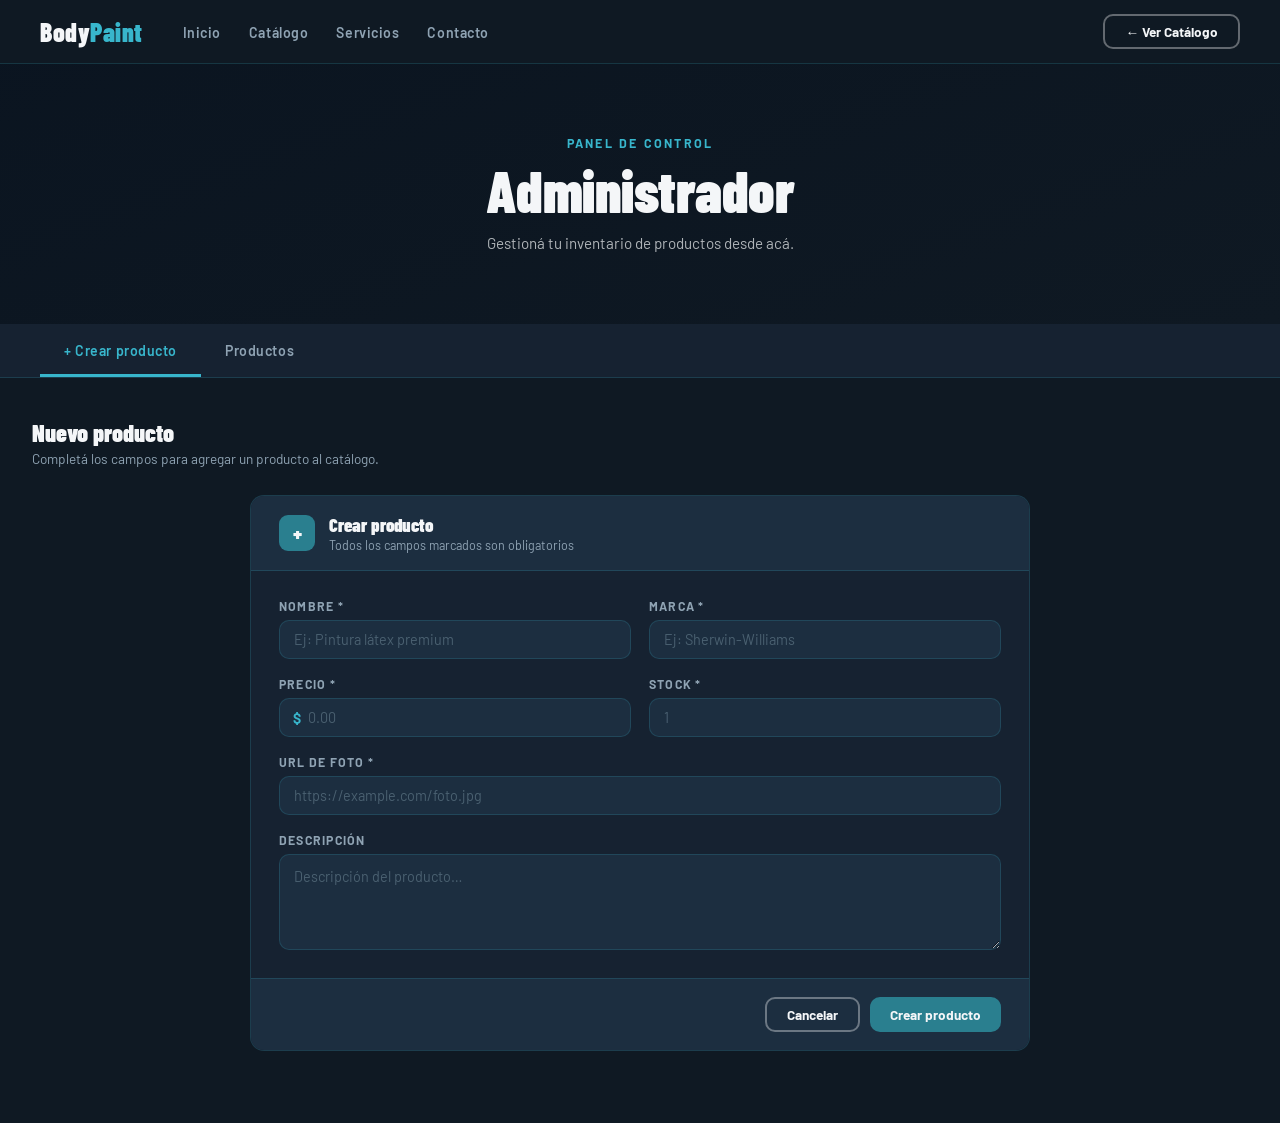
==== frontend/pages/Admin.html @ 4ed4140e "Areglos de codigo" ====
<!DOCTYPE html>
<html lang="es">
<head>
  <meta charset="UTF-8" />
  <meta name="viewport" content="width=device-width, initial-scale=1.0"/>
  <title>BodyPaint — Admin</title>
  <link rel="preconnect" href="https://fonts.googleapis.com"/>
  <link href="https://fonts.googleapis.com/css2?family=Barlow:wght@300;400;600;700&family=Barlow+Condensed:wght@700;900&display=swap" rel="stylesheet"/>
  <link rel="stylesheet" href="/frontend/css/CreateAdminProduct.css">
  <script src="/frontend/js/ApiAdmin.js" defer></script>
</head>
<body>

  <!-- ════ NAVBAR ════ -->
  <nav class="navbar">
    <a href="#" class="nav-logo">Body<span>Paint</span></a>
    <ul class="nav-links">
      <li><a href="#">Inicio</a></li>
      <li><a href="/frontend/pages/catalogo.html">Catálogo</a></li>
      <li><a href="#">Servicios</a></li>
      <li><a href="#">Contacto</a></li>
    </ul>
    <div class="nav-actions">
      <button class="btn-outline" onclick="window.location.href='/frontend/pages/CatalogoCliente.html'">← Ver Catálogo</button>
    </div>
    <button class="hamburger" id="hamburger" aria-label="Menú">
      <span></span><span></span><span></span>
    </button>
  </nav>

  <!-- ════ HERO ════ -->
  <section class="hero">
    <div class="hero-overlay"></div>
    <div class="hero-content">
      <p class="hero-eyebrow">Panel de Control</p>
      <h1 class="hero-title">Administrador</h1>
      <p class="hero-sub">Gestioná tu inventario de productos desde acá.</p>
    </div>
  </section>

  <!-- ════ TABS BAR ════ -->
  <div class="tabs-section">
    <div class="tabs" id="tabs">
      <button class="tab-btn active" data-tab="crear">+ Crear producto</button>
      <button class="tab-btn" data-tab="productos">Productos</button>
    </div>
  </div>

  <!-- ════ CONTENT ════ -->
  <div class="admin-content">
    <div class="container">

      <!-- ── PESTAÑA: CREAR PRODUCTO ── -->
      <div class="tab-panel active" id="tab-crear">

        <div class="section-header">
          <div>
            <div class="section-title">Nuevo producto</div>
            <div class="section-sub">Completá los campos para agregar un producto al catálogo.</div>
          </div>
        </div>

        <div class="form-card">
          <div class="form-card-header">
            <div class="form-card-icon">+</div>
            <div>
              <div class="form-card-title">Crear producto</div>
              <div class="form-card-sub">Todos los campos marcados son obligatorios</div>
            </div>
          </div>

          <div class="form-card-body">

            <!-- Fila 1: Nombre / Marca -->
            <div class="form-row">
              <div class="form-group">
                <label class="form-label" for="nombre">Nombre *</label>
                <input class="form-input" type="text" id="nombre" placeholder="Ej: Pintura látex premium" required />
              </div>
              <div class="form-group">
                <label class="form-label" for="marca">Marca *</label>
                <input class="form-input" type="text" id="marca" placeholder="Ej: Sherwin-Williams" required />
              </div>
            </div>

            <!-- Fila 2: Precio / Stock / Categoría -->
            <div class="form-row form-row--3">
              <div class="form-group">
                <label class="form-label" for="precio">Precio *</label>
                <div class="price-wrap">
                  <span class="price-prefix">$</span>
                  <input class="form-input" type="number" id="precio" placeholder="0.00" min="1" step="0.01" required />
                </div>
              </div>
              <div class="form-group">
                <label class="form-label" for="stock">Stock *</label>
                <input class="form-input" type="number" id="stock" placeholder="1" min="1" required />
              </div>
            </div>

            <!-- Fila 3: Foto (ancho completo) -->
            <div class="form-row form-row--full" style="margin-bottom:18px">
              <div class="form-group">
                <label class="form-label" for="foto">URL de foto *</label>
                <input class="form-input" type="text" id="foto" placeholder="https://example.com/foto.jpg" required />
              </div>
            </div>

            <!-- Fila 4: Descripción -->
            <div class="form-group" style="margin-bottom:0">
              <label class="form-label" for="descripcion">Descripción</label>
              <textarea class="form-textarea" id="descripcion" placeholder="Descripción del producto…"></textarea>
            </div>

          </div><!-- /form-card-body -->

          <div class="form-card-footer">
            <button class="btn-outline" id="btn-cancelar" type="button">Cancelar</button>
            <button class="btn-solid"   id="btn-crear-producto" type="button">Crear producto</button>
          </div>
        </div><!-- /form-card -->

      </div><!-- /tab-crear -->

      <!-- ── PESTAÑA: PRODUCTOS ── -->
      <div class="tab-panel" id="tab-productos">

        <div class="section-header">
          <div>
            <div class="section-title">Productos registrados</div>
            <div class="section-sub">Listado completo de productos en el catálogo.</div>
          </div>
          <button class="btn-solid" id="btn-ir-crear">+ Agregar nuevo</button>
        </div>

        <div class="products-table-wrap">
          <table class="products-table" id="products-table">
            <thead>
              <tr>
                <th>Nombre</th>
                <th>Marca</th>
                <th>Precio</th>
                <th>Stock</th>
              </tr>
            </thead>
            <tbody id="products-tbody">
              <tr class="empty-row">
                <td colspan="4">No hay productos cargados aún.</td>
              </tr>
            </tbody>
          </table>
        </div>

      </div><!-- /tab-productos -->

    </div><!-- /container -->
  </div><!-- /admin-content -->

  <!-- ════ TOAST ════ -->
  <div class="toast" id="toast"></div>

</body>
</html>
---- frontend/css/CreateAdminProduct.css ----
/* ══════════════════════════════════════════
       Admin.css — BodyPaint (mismo sistema que catalogo.css)
       Paleta: navy #0f1923 | teal #2a7f8f | cyan #38b6cc | white #f4f6f8
    ══════════════════════════════════════════ */
    :root {
      --navy:      #0f1923;
      --navy2:     #162231;
      --navy3:     #1c2e40;
      --teal:      #2a7f8f;
      --cyan:      #38b6cc;
      --cyan-light:#6fd0e0;
      --white:     #f4f6f8;
      --muted:     #8fa3b3;
      --dim:       #4a6070;
      --border:    rgba(56,182,204,.18);
      --radius:    10px;
      --shadow:    0 8px 40px rgba(0,0,0,.5);
      --font-head: 'Barlow Condensed', sans-serif;
      --font-body: 'Barlow', sans-serif;
    }

    *, *::before, *::after { box-sizing: border-box; margin: 0; padding: 0; }
    html { scroll-behavior: smooth; }
    body {
      font-family: var(--font-body);
      background: var(--navy);
      color: var(--white);
      min-height: 100vh;
    }

    /* ─── UTILS ─── */
    .container { max-width: 1280px; margin: 0 auto; padding: 0 32px; }

    /* ─── NAVBAR ─── */
    .navbar {
      position: sticky; top: 0; z-index: 100;
      background: var(--navy);
      border-bottom: 1px solid var(--border);
      display: flex; align-items: center; gap: 40px;
      padding: 0 40px; height: 64px;
    }
    .nav-logo {
      font-family: var(--font-head); font-size: 1.6rem; font-weight: 900;
      letter-spacing: 0.5px; color: var(--white); text-decoration: none; flex-shrink: 0;
    }
    .nav-logo span { color: var(--cyan); }
    .nav-links { display: flex; list-style: none; gap: 28px; flex: 1; }
    .nav-links a {
      text-decoration: none; font-size: .88rem; font-weight: 600;
      letter-spacing: .04em; color: var(--muted); transition: color .2s;
    }
    .nav-links a:hover, .nav-links a.active { color: var(--white); }
    .nav-actions { display: flex; gap: 10px; margin-left: auto; }

    /* ─── BUTTONS ─── */
    .btn-solid {
      background: var(--teal); color: var(--white); border: none;
      font-family: var(--font-body); font-size: .85rem; font-weight: 700;
      padding: 9px 20px; border-radius: var(--radius); cursor: pointer;
      transition: background .2s, transform .15s;
    }
    .btn-solid:hover { background: var(--cyan); transform: scale(1.03); }
    .btn-outline {
      background: transparent; color: var(--white);
      border: 2px solid rgba(255,255,255,.35);
      font-family: var(--font-body); font-size: .85rem; font-weight: 700;
      padding: 7px 20px; border-radius: var(--radius); cursor: pointer;
      transition: border-color .2s, color .2s, transform .15s;
    }
    .btn-outline:hover { border-color: var(--cyan); color: var(--cyan); transform: scale(1.03); }
    .hamburger {
      display: none; flex-direction: column; gap: 5px;
      background: none; border: none; cursor: pointer; padding: 4px; margin-left: auto;
    }
    .hamburger span { display: block; width: 22px; height: 2px; background: var(--white); border-radius: 2px; transition: .3s; }

    /* ─── HERO ─── */
    .hero {
      position: relative; height: 260px;
      background: url('https://images.unsplash.com/photo-1589939705384-5185137a7f0f?w=1400&q=80') center / cover no-repeat;
      display: flex; align-items: center; justify-content: center;
      text-align: center; overflow: hidden;
    }
    .hero-overlay {
      position: absolute; inset: 0;
      background: linear-gradient(160deg, rgba(10,20,32,.88) 0%, rgba(15,25,35,.72) 100%);
    }
    .hero-content { position: relative; z-index: 1; }
    .hero-eyebrow {
      font-size: .78rem; font-weight: 700; letter-spacing: .18em;
      text-transform: uppercase; color: var(--cyan); margin-bottom: 12px;
    }
    .hero-title {
      font-family: var(--font-head); font-size: clamp(2.2rem, 5vw, 3.6rem);
      font-weight: 900; line-height: 1; letter-spacing: -0.5px; margin-bottom: 14px;
      animation: fadeUp .6s ease both;
    }
    .hero-sub { font-size: .95rem; color: rgba(244,246,248,.7); animation: fadeUp .6s .1s ease both; }

    /* ─── TABS BAR ─── */
    .tabs-section {
      background: var(--navy2);
      border-bottom: 1px solid var(--border);
      padding: 0 40px;
    }
    .tabs {
      display: flex; gap: 0; max-width: 1280px; margin: 0 auto;
    }
    .tab-btn {
      background: none; border: none; border-bottom: 3px solid transparent;
      color: var(--muted); font-family: var(--font-body); font-size: .88rem;
      font-weight: 600; letter-spacing: .04em; padding: 18px 24px 15px;
      cursor: pointer; transition: color .2s, border-color .2s; white-space: nowrap;
    }
    .tab-btn:hover { color: var(--white); }
    .tab-btn.active { color: var(--cyan); border-bottom-color: var(--cyan); }

    /* ─── TAB PANELS ─── */
    .tab-panel { display: none; animation: fadeUp .35s ease both; }
    .tab-panel.active { display: block; }

    /* ─── ADMIN CONTENT WRAPPER ─── */
    .admin-content { padding: 40px 0 72px; }

    /* ─── SECTION HEADER ─── */
    .section-header {
      display: flex; align-items: center; justify-content: space-between;
      margin-bottom: 28px; flex-wrap: wrap; gap: 12px;
    }
    .section-title {
      font-family: var(--font-head); font-size: 1.5rem; font-weight: 900;
    }
    .section-sub { color: var(--muted); font-size: .85rem; margin-top: 3px; }

    /* ─── FORM CARD ─── */
    .form-card {
      background: var(--navy2);
      border: 1px solid var(--border);
      border-radius: 14px;
      overflow: hidden;
      max-width: 780px;
      margin: 0 auto;
      animation: fadeUp .4s ease both;
    }

    .form-card-header {
      background: var(--navy3);
      border-bottom: 1px solid var(--border);
      padding: 18px 28px;
      display: flex; align-items: center; gap: 14px;
    }
    .form-card-icon {
      width: 36px; height: 36px; border-radius: 9px;
      background: var(--teal);
      display: flex; align-items: center; justify-content: center;
      font-size: 1.2rem; font-weight: 900; flex-shrink: 0;
    }
    .form-card-title {
      font-family: var(--font-head); font-size: 1.15rem; font-weight: 900;
    }
    .form-card-sub { font-size: .78rem; color: var(--muted); margin-top: 2px; }

    .form-card-body { padding: 28px; }

    .form-row {
      display: grid;
      grid-template-columns: 1fr 1fr;
      gap: 18px;
      margin-bottom: 18px;
    }
    .form-row--3 { grid-template-columns: 1fr 1fr; }
    .form-row--full { grid-template-columns: 1fr; }

    .form-group { display: flex; flex-direction: column; gap: 7px; }
    .form-group--span2 { grid-column: span 2; }
    .form-group--span3 { grid-column: span 3; }

    .form-label {
      font-size: .77rem; font-weight: 700; letter-spacing: .1em;
      text-transform: uppercase; color: var(--muted);
    }

    .form-input, .form-select, .form-textarea {
      background: var(--navy3); border: 1px solid var(--border); color: var(--white);
      font-family: var(--font-body); font-size: .9rem;
      padding: 10px 14px; border-radius: var(--radius); outline: none;
      transition: border-color .2s, box-shadow .2s; width: 100%;
    }
    .form-input::placeholder, .form-textarea::placeholder { color: var(--dim); }
    .form-input:focus, .form-select:focus, .form-textarea:focus {
      border-color: var(--cyan); box-shadow: 0 0 0 3px rgba(56,182,204,.12);
    }
    .form-select { appearance: none; cursor: pointer; }
    .form-select option { background: var(--navy2); }

    .select-wrap { position: relative; }
    .select-arrow {
      position: absolute; right: 12px; top: 50%; transform: translateY(-50%);
      pointer-events: none; color: var(--muted); font-size: .7rem;
    }

    .form-textarea { resize: vertical; min-height: 96px; line-height: 1.6; }

    .price-wrap { position: relative; }
    .price-prefix {
      position: absolute; left: 14px; top: 50%; transform: translateY(-50%);
      color: var(--cyan); font-weight: 700; font-size: .9rem;
    }
    .price-wrap .form-input { padding-left: 28px; }

    /* ─── FORM FOOTER ─── */
    .form-card-footer {
      background: var(--navy3); border-top: 1px solid var(--border);
      padding: 18px 28px;
      display: flex; align-items: center; justify-content: flex-end; gap: 10px;
    }

    /* ─── DIVIDER ─── */
    .form-divider {
      height: 1px; background: var(--border); margin: 4px 0 20px;
    }

    /* ─── TOAST ─── */
    .toast {
      position: fixed; bottom: 28px; right: 28px; z-index: 999;
      background: var(--teal); color: var(--white);
      font-family: var(--font-body); font-size: .88rem; font-weight: 600;
      padding: 13px 22px; border-radius: 10px;
      box-shadow: 0 8px 30px rgba(0,0,0,.4);
      transform: translateY(20px); opacity: 0;
      transition: opacity .3s, transform .3s;
      pointer-events: none;
    }
    .toast.show { opacity: 1; transform: translateY(0); }

    /* ─── PRODUCT LIST TABLE (pestaña Productos) ─── */
    .products-table-wrap {
      background: var(--navy2); border: 1px solid var(--border);
      border-radius: 14px; overflow: hidden;
      animation: fadeUp .4s ease both;
    }
    .products-table {
      width: 100%; border-collapse: collapse;
    }
    .products-table thead {
      background: var(--navy3);
    }
    .products-table th {
      font-size: .72rem; font-weight: 700; letter-spacing: .1em;
      text-transform: uppercase; color: var(--muted);
      padding: 14px 18px; text-align: left; border-bottom: 1px solid var(--border);
    }
    .products-table td {
      padding: 14px 18px; font-size: .88rem; border-bottom: 1px solid var(--border);
      vertical-align: middle;
    }
    .products-table tr:last-child td { border-bottom: none; }
    .products-table tr:hover td { background: rgba(56,182,204,.04); }
    .products-table .cat-chip {
      background: rgba(42,127,143,.2); color: var(--cyan);
      font-size: .7rem; font-weight: 700; letter-spacing: .08em;
      text-transform: uppercase; padding: 3px 9px; border-radius: 100px;
    }
    .products-table .price-col {
      font-family: var(--font-head); font-weight: 900; color: var(--white);
    }
    .products-table .empty-row td {
      text-align: center; color: var(--muted); padding: 48px 20px; font-size: .9rem;
    }

    /* ─── ANIMATIONS ─── */
    @keyframes fadeUp {
      from { opacity: 0; transform: translateY(18px); }
      to   { opacity: 1; transform: translateY(0);    }
    }

    /* ─── RESPONSIVE ─── */
    @media (max-width: 768px) {
      .navbar { padding: 0 20px; gap: 16px; }
      .nav-links, .nav-actions { display: none; }
      .hamburger { display: flex; }
      .hero { height: 200px; }
      .container { padding: 0 16px; }
      .tabs-section { padding: 0 16px; }
      .tabs { overflow-x: auto; }
      .tab-btn { padding: 16px 16px 13px; font-size: .82rem; }
      .form-row, .form-row--3 { grid-template-columns: 1fr; }
      .form-group--span2, .form-group--span3 { grid-column: span 1; }
      .form-card-body { padding: 20px; }
      .form-card-footer { flex-direction: column; }
      .form-card-footer .btn-solid,
      .form-card-footer .btn-outline { width: 100%; text-align: center; justify-content: center; }
      .products-table th:nth-child(3),
      .products-table td:nth-child(3) { display: none; }
    }
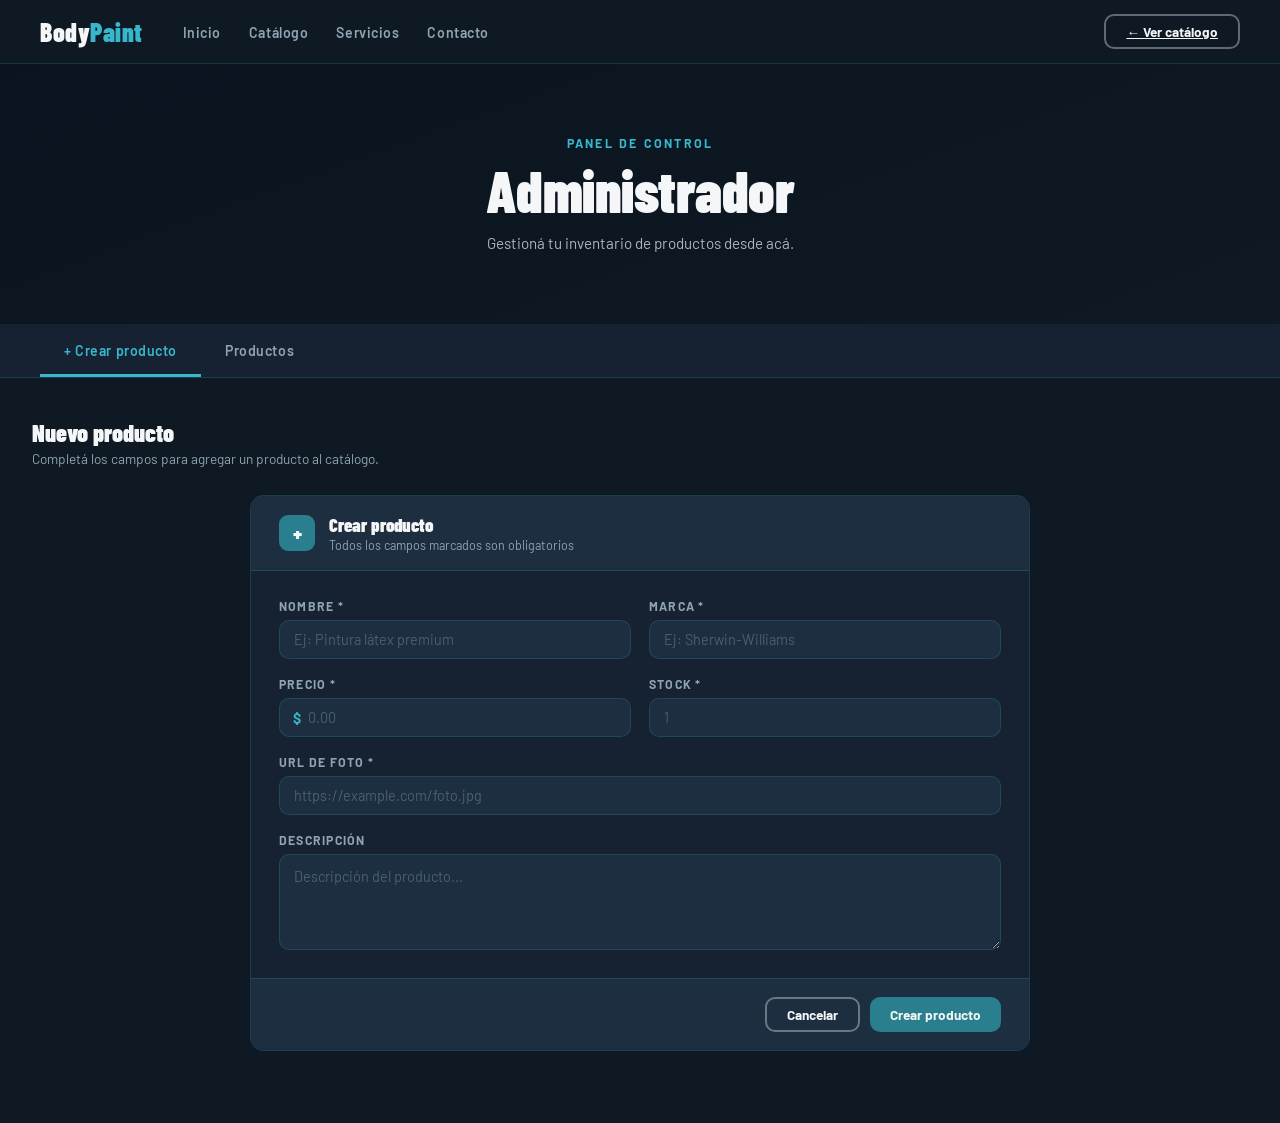
==== commit 26d58c55: "Agrego cambios del frontend" ====
--- a/frontend/pages/Admin.html
+++ b/frontend/pages/Admin.html
@@ -2,61 +2,60 @@
 <html lang="es">
 <head>
   <meta charset="UTF-8" />
-  <meta name="viewport" content="width=device-width, initial-scale=1.0"/>
-  <title>BodyPaint — Admin</title>
-  <link rel="preconnect" href="https://fonts.googleapis.com"/>
-  <link href="https://fonts.googleapis.com/css2?family=Barlow:wght@300;400;600;700&family=Barlow+Condensed:wght@700;900&display=swap" rel="stylesheet"/>
-  <link rel="stylesheet" href="/frontend/css/CreateAdminProduct.css">
+  <meta name="viewport" content="width=device-width, initial-scale=1.0" />
+  <title>BodyPaint - Admin</title>
+  <link rel="preconnect" href="https://fonts.googleapis.com" />
+  <link
+    href="https://fonts.googleapis.com/css2?family=Barlow:wght@300;400;600;700&family=Barlow+Condensed:wght@700;900&display=swap"
+    rel="stylesheet"
+  />
+  <link rel="stylesheet" href="/frontend/css/CreateAdminProduct.css" />
   <script src="/frontend/js/ApiAdmin.js" defer></script>
 </head>
 <body>
-
-  <!-- ════ NAVBAR ════ -->
+  <!-- Navbar del panel admin -->
   <nav class="navbar">
     <a href="#" class="nav-logo">Body<span>Paint</span></a>
     <ul class="nav-links">
       <li><a href="#">Inicio</a></li>
-      <li><a href="/frontend/pages/catalogo.html">Catálogo</a></li>
+      <li><a href="/frontend/pages/CatalogoCliente.html">Cat&aacute;logo</a></li>
       <li><a href="#">Servicios</a></li>
       <li><a href="#">Contacto</a></li>
     </ul>
     <div class="nav-actions">
-      <button class="btn-outline" onclick="window.location.href='/frontend/pages/CatalogoCliente.html'">← Ver Catálogo</button>
+      <a class="btn-outline" href="/frontend/pages/CatalogoCliente.html">&larr; Ver cat&aacute;logo</a>
     </div>
-    <button class="hamburger" id="hamburger" aria-label="Menú">
+    <button class="hamburger" id="hamburger" type="button" aria-label="Men&uacute;">
       <span></span><span></span><span></span>
     </button>
   </nav>
 
-  <!-- ════ HERO ════ -->
+  <!-- Hero de contexto para la pantalla de administracion -->
   <section class="hero">
     <div class="hero-overlay"></div>
     <div class="hero-content">
-      <p class="hero-eyebrow">Panel de Control</p>
+      <p class="hero-eyebrow">Panel de control</p>
       <h1 class="hero-title">Administrador</h1>
-      <p class="hero-sub">Gestioná tu inventario de productos desde acá.</p>
+      <p class="hero-sub">Gestion&aacute; tu inventario de productos desde ac&aacute;.</p>
     </div>
   </section>
 
-  <!-- ════ TABS BAR ════ -->
+  <!-- Barra de pestanas para cambiar entre crear y listar productos -->
   <div class="tabs-section">
     <div class="tabs" id="tabs">
-      <button class="tab-btn active" data-tab="crear">+ Crear producto</button>
-      <button class="tab-btn" data-tab="productos">Productos</button>
+      <button class="tab-btn active" data-tab="crear" type="button">+ Crear producto</button>
+      <button class="tab-btn" data-tab="productos" type="button">Productos</button>
     </div>
   </div>
 
-  <!-- ════ CONTENT ════ -->
+  <!-- Contenido principal del panel -->
   <div class="admin-content">
     <div class="container">
-
-      <!-- ── PESTAÑA: CREAR PRODUCTO ── -->
       <div class="tab-panel active" id="tab-crear">
-
         <div class="section-header">
           <div>
             <div class="section-title">Nuevo producto</div>
-            <div class="section-sub">Completá los campos para agregar un producto al catálogo.</div>
+            <div class="section-sub">Complet&aacute; los campos para agregar un producto al cat&aacute;logo.</div>
           </div>
         </div>
 
@@ -70,12 +69,10 @@
           </div>
 
           <div class="form-card-body">
-
-            <!-- Fila 1: Nombre / Marca -->
             <div class="form-row">
               <div class="form-group">
                 <label class="form-label" for="nombre">Nombre *</label>
-                <input class="form-input" type="text" id="nombre" placeholder="Ej: Pintura látex premium" required />
+                <input class="form-input" type="text" id="nombre" placeholder="Ej: Pintura l&aacute;tex premium" required />
               </div>
               <div class="form-group">
                 <label class="form-label" for="marca">Marca *</label>
@@ -83,7 +80,6 @@
               </div>
             </div>
 
-            <!-- Fila 2: Precio / Stock / Categoría -->
             <div class="form-row form-row--3">
               <div class="form-group">
                 <label class="form-label" for="precio">Precio *</label>
@@ -98,39 +94,33 @@
               </div>
             </div>
 
-            <!-- Fila 3: Foto (ancho completo) -->
-            <div class="form-row form-row--full" style="margin-bottom:18px">
+            <div class="form-row form-row--full">
               <div class="form-group">
                 <label class="form-label" for="foto">URL de foto *</label>
                 <input class="form-input" type="text" id="foto" placeholder="https://example.com/foto.jpg" required />
               </div>
             </div>
 
-            <!-- Fila 4: Descripción -->
-            <div class="form-group" style="margin-bottom:0">
-              <label class="form-label" for="descripcion">Descripción</label>
-              <textarea class="form-textarea" id="descripcion" placeholder="Descripción del producto…"></textarea>
+            <div class="form-group">
+              <label class="form-label" for="descripcion">Descripci&oacute;n</label>
+              <textarea class="form-textarea" id="descripcion" placeholder="Descripci&oacute;n del producto..."></textarea>
             </div>
-
-          </div><!-- /form-card-body -->
+          </div>
 
           <div class="form-card-footer">
             <button class="btn-outline" id="btn-cancelar" type="button">Cancelar</button>
-            <button class="btn-solid"   id="btn-crear-producto" type="button">Crear producto</button>
+            <button class="btn-solid" id="btn-crear-producto" type="button">Crear producto</button>
           </div>
-        </div><!-- /form-card -->
+        </div>
+      </div>
 
-      </div><!-- /tab-crear -->
-
-      <!-- ── PESTAÑA: PRODUCTOS ── -->
       <div class="tab-panel" id="tab-productos">
-
         <div class="section-header">
           <div>
             <div class="section-title">Productos registrados</div>
-            <div class="section-sub">Listado completo de productos en el catálogo.</div>
+            <div class="section-sub">Listado completo de productos en el cat&aacute;logo.</div>
           </div>
-          <button class="btn-solid" id="btn-ir-crear">+ Agregar nuevo</button>
+          <button class="btn-solid" id="btn-ir-crear" type="button">+ Agregar nuevo</button>
         </div>
 
         <div class="products-table-wrap">
@@ -145,19 +135,15 @@
             </thead>
             <tbody id="products-tbody">
               <tr class="empty-row">
-                <td colspan="4">No hay productos cargados aún.</td>
+                <td colspan="4">No hay productos cargados a&uacute;n.</td>
               </tr>
             </tbody>
           </table>
         </div>
+      </div>
+    </div>
+  </div>
 
-      </div><!-- /tab-productos -->
-
-    </div><!-- /container -->
-  </div><!-- /admin-content -->
-
-  <!-- ════ TOAST ════ -->
   <div class="toast" id="toast"></div>
-
 </body>
-</html>+</html>
--- a/frontend/css/CreateAdminProduct.css
+++ b/frontend/css/CreateAdminProduct.css
@@ -292,4 +292,4 @@
       .form-card-footer .btn-outline { width: 100%; text-align: center; justify-content: center; }
       .products-table th:nth-child(3),
       .products-table td:nth-child(3) { display: none; }
-    }+    }
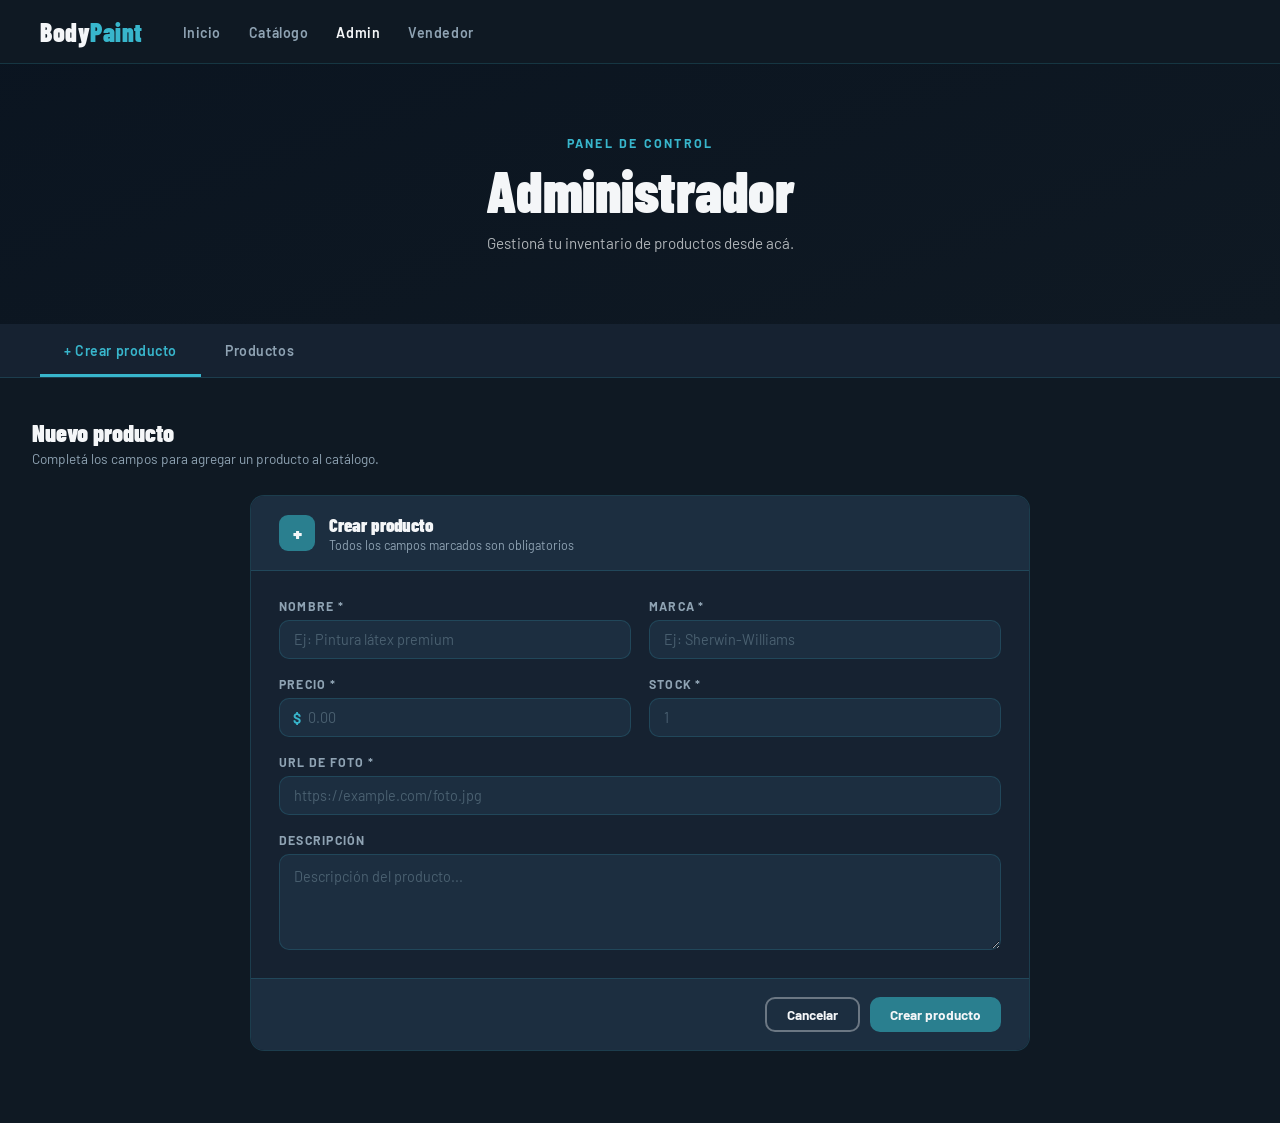
==== commit 0b03a7e1: "cambios vendedor/pedido" ====
--- a/frontend/pages/Admin.html
+++ b/frontend/pages/Admin.html
@@ -19,15 +19,9 @@
     <ul class="nav-links">
       <li><a href="#">Inicio</a></li>
       <li><a href="/frontend/pages/CatalogoCliente.html">Cat&aacute;logo</a></li>
-      <li><a href="#">Servicios</a></li>
-      <li><a href="#">Contacto</a></li>
+      <li><a href="#" class="active">Admin</a></li>
+      <li><a href="/frontend/pages/VendedorPedidos.html">Vendedor</a></li>
     </ul>
-    <div class="nav-actions">
-      <a class="btn-outline" href="/frontend/pages/CatalogoCliente.html">&larr; Ver cat&aacute;logo</a>
-    </div>
-    <button class="hamburger" id="hamburger" type="button" aria-label="Men&uacute;">
-      <span></span><span></span><span></span>
-    </button>
   </nav>
 
   <!-- Hero de contexto para la pantalla de administracion -->
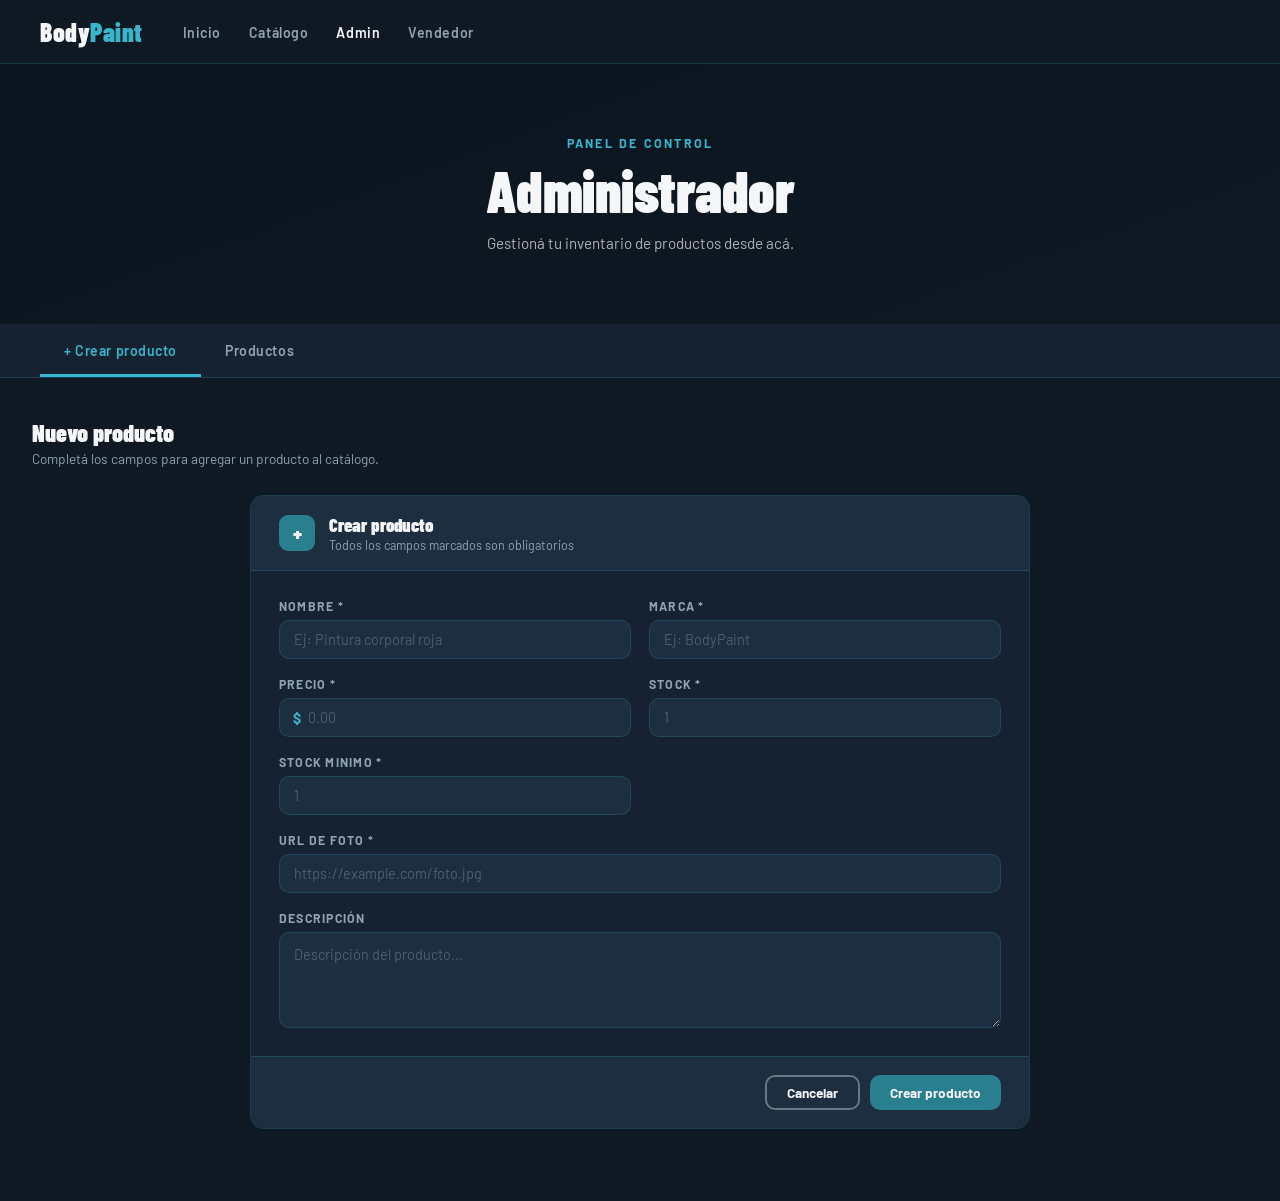
==== commit 5c04c507: "corrección stock mínimo y conexión base de datos postgresql" ====
--- a/frontend/pages/Admin.html
+++ b/frontend/pages/Admin.html
@@ -9,8 +9,8 @@
     href="https://fonts.googleapis.com/css2?family=Barlow:wght@300;400;600;700&family=Barlow+Condensed:wght@700;900&display=swap"
     rel="stylesheet"
   />
-  <link rel="stylesheet" href="/frontend/css/CreateAdminProduct.css" />
-  <script src="/frontend/js/ApiAdmin.js" defer></script>
+  <link rel="stylesheet" href="../css/CreateAdminProduct.css" />
+  <script src="../js/ApiAdmin.js" defer></script>
 </head>
 <body>
   <!-- Navbar del panel admin -->
@@ -18,9 +18,9 @@
     <a href="#" class="nav-logo">Body<span>Paint</span></a>
     <ul class="nav-links">
       <li><a href="#">Inicio</a></li>
-      <li><a href="/frontend/pages/CatalogoCliente.html">Cat&aacute;logo</a></li>
+      <li><a href="CatalogoCliente.html">Cat&aacute;logo</a></li>
       <li><a href="#" class="active">Admin</a></li>
-      <li><a href="/frontend/pages/VendedorPedidos.html">Vendedor</a></li>
+      <li><a href="VendedorPedidos.html">Vendedor</a></li>
     </ul>
   </nav>
 
@@ -66,11 +66,11 @@
             <div class="form-row">
               <div class="form-group">
                 <label class="form-label" for="nombre">Nombre *</label>
-                <input class="form-input" type="text" id="nombre" placeholder="Ej: Pintura l&aacute;tex premium" required />
+                <input class="form-input" type="text" id="nombre" placeholder="Ej: Pintura corporal roja" required />
               </div>
               <div class="form-group">
                 <label class="form-label" for="marca">Marca *</label>
-                <input class="form-input" type="text" id="marca" placeholder="Ej: Sherwin-Williams" required />
+                <input class="form-input" type="text" id="marca" placeholder="Ej: BodyPaint" required />
               </div>
             </div>
 
@@ -85,6 +85,11 @@
               <div class="form-group">
                 <label class="form-label" for="stock">Stock *</label>
                 <input class="form-input" type="number" id="stock" placeholder="1" min="1" required />
+              </div>
+            
+              <div class="form-group">
+                <label class="form-label" for="stock_min">Stock minimo *</label>
+                <input class="form-input" type="number" id="stock_min" placeholder="1" min="1" required />
               </div>
             </div>
 
@@ -125,11 +130,13 @@
                 <th>Marca</th>
                 <th>Precio</th>
                 <th>Stock</th>
+                <th>Stock mínimo</th>
+                <th>Estado</th>
               </tr>
             </thead>
             <tbody id="products-tbody">
               <tr class="empty-row">
-                <td colspan="4">No hay productos cargados a&uacute;n.</td>
+                <td colspan="6">No hay productos cargados a&uacute;n.</td>
               </tr>
             </tbody>
           </table>
--- a/frontend/css/CreateAdminProduct.css
+++ b/frontend/css/CreateAdminProduct.css
@@ -22,7 +22,7 @@
     *, *::before, *::after { box-sizing: border-box; margin: 0; padding: 0; }
     html { scroll-behavior: smooth; }
     body {
-      font-family: var(--font-body);
+      font-family: var(--font-body, 'Barlow', sans-serif);
       background: var(--navy);
       color: var(--white);
       min-height: 100vh;
@@ -40,7 +40,7 @@
       padding: 0 40px; height: 64px;
     }
     .nav-logo {
-      font-family: var(--font-head); font-size: 1.6rem; font-weight: 900;
+      font-family: var(--font-head, 'Barlow Condensed', sans-serif); font-size: 1.6rem; font-weight: 900;
       letter-spacing: 0.5px; color: var(--white); text-decoration: none; flex-shrink: 0;
     }
     .nav-logo span { color: var(--cyan); }
@@ -55,7 +55,7 @@
     /* ─── BUTTONS ─── */
     .btn-solid {
       background: var(--teal); color: var(--white); border: none;
-      font-family: var(--font-body); font-size: .85rem; font-weight: 700;
+      font-family: var(--font-body, 'Barlow', sans-serif); font-size: .85rem; font-weight: 700;
       padding: 9px 20px; border-radius: var(--radius); cursor: pointer;
       transition: background .2s, transform .15s;
     }
@@ -63,7 +63,7 @@
     .btn-outline {
       background: transparent; color: var(--white);
       border: 2px solid rgba(255,255,255,.35);
-      font-family: var(--font-body); font-size: .85rem; font-weight: 700;
+      font-family: var(--font-body, 'Barlow', sans-serif); font-size: .85rem; font-weight: 700;
       padding: 7px 20px; border-radius: var(--radius); cursor: pointer;
       transition: border-color .2s, color .2s, transform .15s;
     }
@@ -91,7 +91,7 @@
       text-transform: uppercase; color: var(--cyan); margin-bottom: 12px;
     }
     .hero-title {
-      font-family: var(--font-head); font-size: clamp(2.2rem, 5vw, 3.6rem);
+      font-family: var(--font-head, 'Barlow Condensed', sans-serif); font-size: clamp(2.2rem, 5vw, 3.6rem);
       font-weight: 900; line-height: 1; letter-spacing: -0.5px; margin-bottom: 14px;
       animation: fadeUp .6s ease both;
     }
@@ -108,7 +108,7 @@
     }
     .tab-btn {
       background: none; border: none; border-bottom: 3px solid transparent;
-      color: var(--muted); font-family: var(--font-body); font-size: .88rem;
+      color: var(--muted); font-family: var(--font-body, 'Barlow', sans-serif); font-size: .88rem;
       font-weight: 600; letter-spacing: .04em; padding: 18px 24px 15px;
       cursor: pointer; transition: color .2s, border-color .2s; white-space: nowrap;
     }
@@ -128,7 +128,7 @@
       margin-bottom: 28px; flex-wrap: wrap; gap: 12px;
     }
     .section-title {
-      font-family: var(--font-head); font-size: 1.5rem; font-weight: 900;
+      font-family: var(--font-head, 'Barlow Condensed', sans-serif); font-size: 1.5rem; font-weight: 900;
     }
     .section-sub { color: var(--muted); font-size: .85rem; margin-top: 3px; }
 
@@ -156,7 +156,7 @@
       font-size: 1.2rem; font-weight: 900; flex-shrink: 0;
     }
     .form-card-title {
-      font-family: var(--font-head); font-size: 1.15rem; font-weight: 900;
+      font-family: var(--font-head, 'Barlow Condensed', sans-serif); font-size: 1.15rem; font-weight: 900;
     }
     .form-card-sub { font-size: .78rem; color: var(--muted); margin-top: 2px; }
 
@@ -182,7 +182,7 @@
 
     .form-input, .form-select, .form-textarea {
       background: var(--navy3); border: 1px solid var(--border); color: var(--white);
-      font-family: var(--font-body); font-size: .9rem;
+      font-family: var(--font-body, 'Barlow', sans-serif); font-size: .9rem;
       padding: 10px 14px; border-radius: var(--radius); outline: none;
       transition: border-color .2s, box-shadow .2s; width: 100%;
     }
@@ -224,7 +224,7 @@
     .toast {
       position: fixed; bottom: 28px; right: 28px; z-index: 999;
       background: var(--teal); color: var(--white);
-      font-family: var(--font-body); font-size: .88rem; font-weight: 600;
+      font-family: var(--font-body, 'Barlow', sans-serif); font-size: .88rem; font-weight: 600;
       padding: 13px 22px; border-radius: 10px;
       box-shadow: 0 8px 30px rgba(0,0,0,.4);
       transform: translateY(20px); opacity: 0;
@@ -262,7 +262,7 @@
       text-transform: uppercase; padding: 3px 9px; border-radius: 100px;
     }
     .products-table .price-col {
-      font-family: var(--font-head); font-weight: 900; color: var(--white);
+      font-family: var(--font-head, 'Barlow Condensed', sans-serif); font-weight: 900; color: var(--white);
     }
     .products-table .empty-row td {
       text-align: center; color: var(--muted); padding: 48px 20px; font-size: .9rem;
@@ -293,3 +293,26 @@
       .products-table th:nth-child(3),
       .products-table td:nth-child(3) { display: none; }
     }
+    .stock-minimo-row td {
+    background: rgba(255, 193, 7, 0.08);
+    }
+
+    .stock-alerta {
+      display: inline-block;
+      padding: 5px 9px;
+      border-radius: 999px;
+      background: rgba(255, 193, 7, 0.16);
+      border: 1px solid rgba(255, 193, 7, 0.35);
+      font-size: 0.78rem;
+      font-weight: 700;
+    }
+
+    .stock-normal {
+      display: inline-block;
+      padding: 5px 9px;
+      border-radius: 999px;
+      background: rgba(42, 127, 143, 0.18);
+      border: 1px solid rgba(56, 182, 204, 0.25);
+      font-size: 0.78rem;
+      font-weight: 700;
+    }
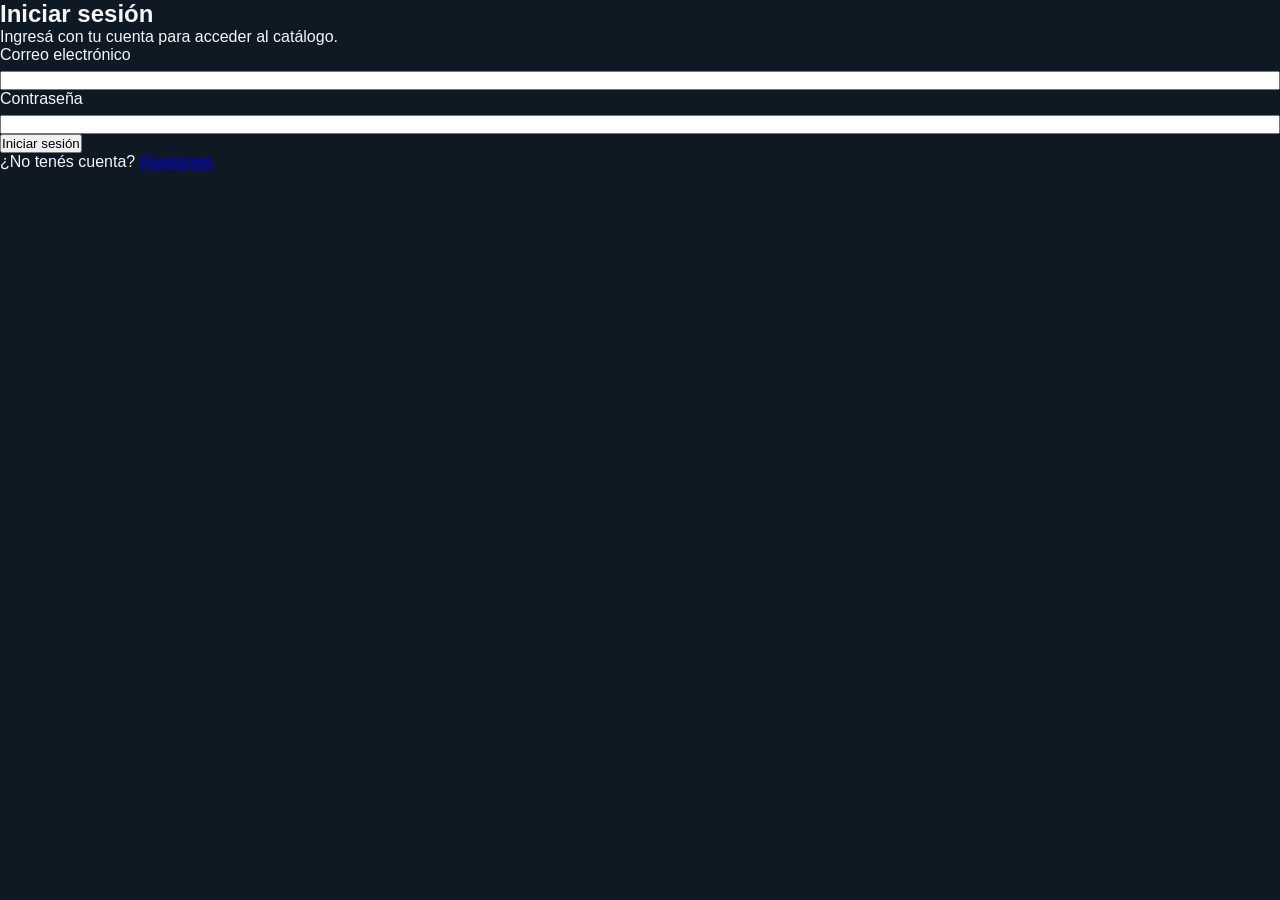
==== commit 38d896ea: "terminacion de login con vendedor admin y cliente, reporte de stock minimo y generacion, carga y uso" ====
--- a/frontend/pages/Admin.html
+++ b/frontend/pages/Admin.html
@@ -9,18 +9,19 @@
     href="https://fonts.googleapis.com/css2?family=Barlow:wght@300;400;600;700&family=Barlow+Condensed:wght@700;900&display=swap"
     rel="stylesheet"
   />
-  <link rel="stylesheet" href="../css/CreateAdminProduct.css" />
-  <script src="../js/ApiAdmin.js" defer></script>
+  <link rel="stylesheet" href="/frontend/css/CreateAdminProduct.css" />
+  <script src="/frontend/js/ApiAdmin.js" defer></script>
 </head>
 <body>
   <!-- Navbar del panel admin -->
   <nav class="navbar">
     <a href="#" class="nav-logo">Body<span>Paint</span></a>
     <ul class="nav-links">
-      <li><a href="#">Inicio</a></li>
-      <li><a href="CatalogoCliente.html">Cat&aacute;logo</a></li>
-      <li><a href="#" class="active">Admin</a></li>
-      <li><a href="VendedorPedidos.html">Vendedor</a></li>
+      <li>
+        <button id="btn-cerrar-sesion" class="btn-logout" type="button">
+          Cerrar sesión
+        </button>
+      </li>
     </ul>
   </nav>
 
@@ -39,6 +40,7 @@
     <div class="tabs" id="tabs">
       <button class="tab-btn active" data-tab="crear" type="button">+ Crear producto</button>
       <button class="tab-btn" data-tab="productos" type="button">Productos</button>
+      <button class="tab-btn" data-tab="reporte-stock" type="button">Reporte stock mínimo</button>
     </div>
   </div>
 
@@ -142,6 +144,41 @@
           </table>
         </div>
       </div>
+
+      <div class="tab-panel" id="tab-reporte-stock">
+        <div class="section-header">
+          <div>
+            <div class="section-title">Reporte de productos cerca del stock mínimo</div>
+            <div class="section-sub">
+              Productos que llegaron al stock mínimo, están por debajo o se encuentran cerca.
+            </div>
+          </div>
+
+          <button class="btn-solid" id="btn-actualizar-reporte-stock" type="button">
+            Actualizar reporte
+          </button>
+        </div>
+
+        <div class="products-table-wrap">
+          <table class="products-table" id="reporte-stock-table">
+            <thead>
+              <tr>
+                <th>Código</th>
+                <th>Nombre</th>
+                <th>Stock actual</th>
+                <th>Stock mínimo</th>
+                <th> </th>
+              </tr>
+            </thead>
+
+            <tbody id="reporte-stock-tbody">
+              <tr class="empty-row">
+                <td colspan="5">No hay productos cerca del stock mínimo.</td>
+              </tr>
+            </tbody>
+          </table>
+        </div>
+      </div>
     </div>
   </div>
 
--- a/frontend/css/CreateAdminProduct.css
+++ b/frontend/css/CreateAdminProduct.css
@@ -22,7 +22,7 @@
     *, *::before, *::after { box-sizing: border-box; margin: 0; padding: 0; }
     html { scroll-behavior: smooth; }
     body {
-      font-family: var(--font-body, 'Barlow', sans-serif);
+      font-family: var(--font-body);
       background: var(--navy);
       color: var(--white);
       min-height: 100vh;
@@ -40,7 +40,7 @@
       padding: 0 40px; height: 64px;
     }
     .nav-logo {
-      font-family: var(--font-head, 'Barlow Condensed', sans-serif); font-size: 1.6rem; font-weight: 900;
+      font-family: var(--font-head); font-size: 1.6rem; font-weight: 900;
       letter-spacing: 0.5px; color: var(--white); text-decoration: none; flex-shrink: 0;
     }
     .nav-logo span { color: var(--cyan); }
@@ -55,7 +55,7 @@
     /* ─── BUTTONS ─── */
     .btn-solid {
       background: var(--teal); color: var(--white); border: none;
-      font-family: var(--font-body, 'Barlow', sans-serif); font-size: .85rem; font-weight: 700;
+      font-family: var(--font-body); font-size: .85rem; font-weight: 700;
       padding: 9px 20px; border-radius: var(--radius); cursor: pointer;
       transition: background .2s, transform .15s;
     }
@@ -63,7 +63,7 @@
     .btn-outline {
       background: transparent; color: var(--white);
       border: 2px solid rgba(255,255,255,.35);
-      font-family: var(--font-body, 'Barlow', sans-serif); font-size: .85rem; font-weight: 700;
+      font-family: var(--font-body); font-size: .85rem; font-weight: 700;
       padding: 7px 20px; border-radius: var(--radius); cursor: pointer;
       transition: border-color .2s, color .2s, transform .15s;
     }
@@ -77,7 +77,7 @@
     /* ─── HERO ─── */
     .hero {
       position: relative; height: 260px;
-      background: url('https://images.unsplash.com/photo-1589939705384-5185137a7f0f?w=1400&q=80') center / cover no-repeat;
+      background: href('hero.png') center / cover no-repeat;
       display: flex; align-items: center; justify-content: center;
       text-align: center; overflow: hidden;
     }
@@ -91,7 +91,7 @@
       text-transform: uppercase; color: var(--cyan); margin-bottom: 12px;
     }
     .hero-title {
-      font-family: var(--font-head, 'Barlow Condensed', sans-serif); font-size: clamp(2.2rem, 5vw, 3.6rem);
+      font-family: var(--font-head); font-size: clamp(2.2rem, 5vw, 3.6rem);
       font-weight: 900; line-height: 1; letter-spacing: -0.5px; margin-bottom: 14px;
       animation: fadeUp .6s ease both;
     }
@@ -108,7 +108,7 @@
     }
     .tab-btn {
       background: none; border: none; border-bottom: 3px solid transparent;
-      color: var(--muted); font-family: var(--font-body, 'Barlow', sans-serif); font-size: .88rem;
+      color: var(--muted); font-family: var(--font-body); font-size: .88rem;
       font-weight: 600; letter-spacing: .04em; padding: 18px 24px 15px;
       cursor: pointer; transition: color .2s, border-color .2s; white-space: nowrap;
     }
@@ -128,7 +128,7 @@
       margin-bottom: 28px; flex-wrap: wrap; gap: 12px;
     }
     .section-title {
-      font-family: var(--font-head, 'Barlow Condensed', sans-serif); font-size: 1.5rem; font-weight: 900;
+      font-family: var(--font-head); font-size: 1.5rem; font-weight: 900;
     }
     .section-sub { color: var(--muted); font-size: .85rem; margin-top: 3px; }
 
@@ -156,7 +156,7 @@
       font-size: 1.2rem; font-weight: 900; flex-shrink: 0;
     }
     .form-card-title {
-      font-family: var(--font-head, 'Barlow Condensed', sans-serif); font-size: 1.15rem; font-weight: 900;
+      font-family: var(--font-head); font-size: 1.15rem; font-weight: 900;
     }
     .form-card-sub { font-size: .78rem; color: var(--muted); margin-top: 2px; }
 
@@ -182,7 +182,7 @@
 
     .form-input, .form-select, .form-textarea {
       background: var(--navy3); border: 1px solid var(--border); color: var(--white);
-      font-family: var(--font-body, 'Barlow', sans-serif); font-size: .9rem;
+      font-family: var(--font-body); font-size: .9rem;
       padding: 10px 14px; border-radius: var(--radius); outline: none;
       transition: border-color .2s, box-shadow .2s; width: 100%;
     }
@@ -224,7 +224,7 @@
     .toast {
       position: fixed; bottom: 28px; right: 28px; z-index: 999;
       background: var(--teal); color: var(--white);
-      font-family: var(--font-body, 'Barlow', sans-serif); font-size: .88rem; font-weight: 600;
+      font-family: var(--font-body); font-size: .88rem; font-weight: 600;
       padding: 13px 22px; border-radius: 10px;
       box-shadow: 0 8px 30px rgba(0,0,0,.4);
       transform: translateY(20px); opacity: 0;
@@ -262,7 +262,7 @@
       text-transform: uppercase; padding: 3px 9px; border-radius: 100px;
     }
     .products-table .price-col {
-      font-family: var(--font-head, 'Barlow Condensed', sans-serif); font-weight: 900; color: var(--white);
+      font-family: var(--font-head); font-weight: 900; color: var(--white);
     }
     .products-table .empty-row td {
       text-align: center; color: var(--muted); padding: 48px 20px; font-size: .9rem;
@@ -316,3 +316,18 @@
       font-size: 0.78rem;
       font-weight: 700;
     }
+
+
+    .btn-logout {
+  background: #d62828;
+  color: #ffffff;
+  border: none;
+  padding: 10px 16px;
+  border-radius: 8px;
+  font-weight: 700;
+  cursor: pointer;
+}
+
+.btn-logout:hover {
+  background: #b71f1f;
+}
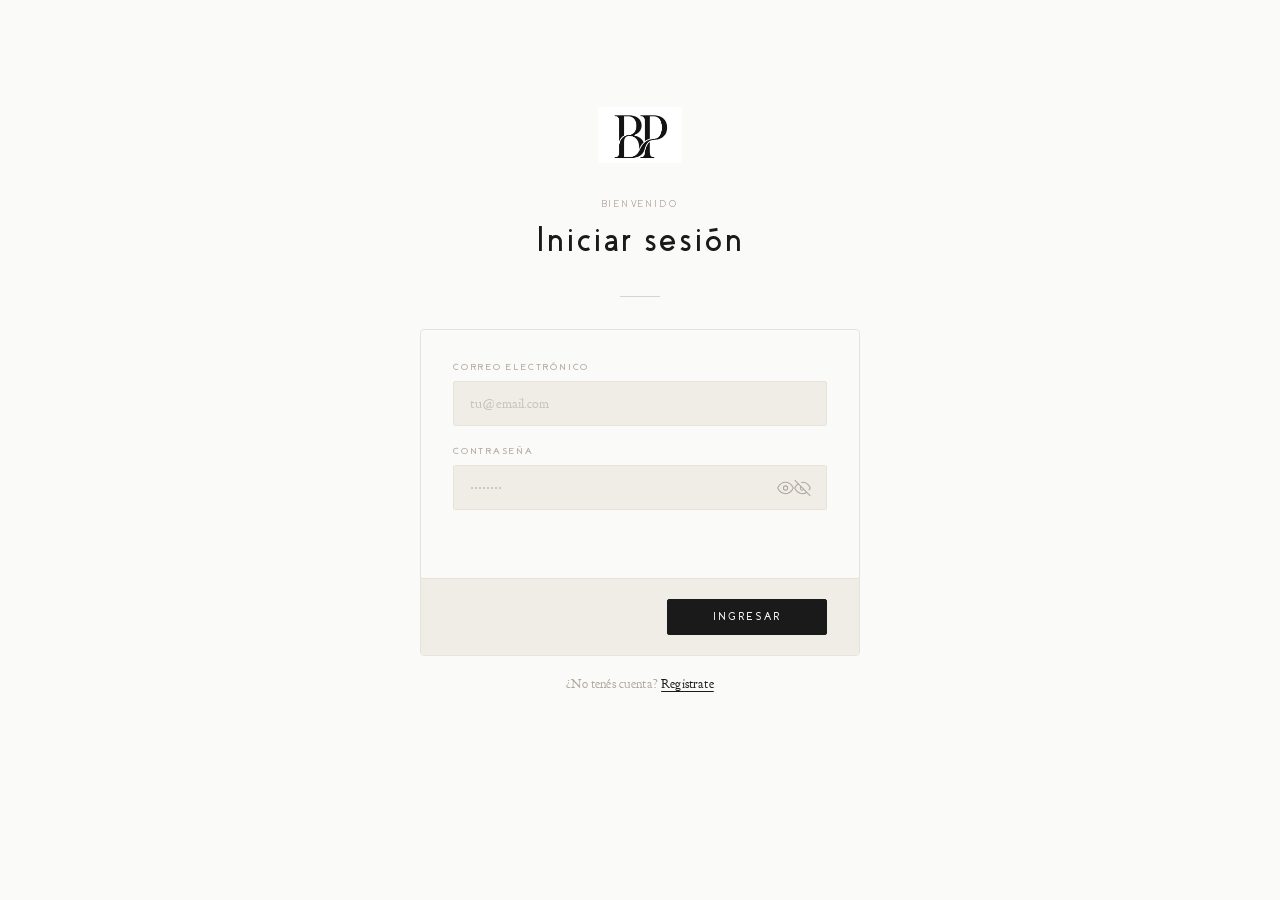
==== commit 031d47f1: "Mis cambios en vendedor pedidos" ====
--- a/frontend/pages/Admin.html
+++ b/frontend/pages/Admin.html
@@ -3,39 +3,32 @@
 <head>
   <meta charset="UTF-8" />
   <meta name="viewport" content="width=device-width, initial-scale=1.0" />
-  <title>BodyPaint - Admin</title>
-  <link rel="preconnect" href="https://fonts.googleapis.com" />
-  <link
-    href="https://fonts.googleapis.com/css2?family=Barlow:wght@300;400;600;700&family=Barlow+Condensed:wght@700;900&display=swap"
-    rel="stylesheet"
-  />
+  <title>BodyPaint — Admin</title>
   <link rel="stylesheet" href="/frontend/css/CreateAdminProduct.css" />
   <script src="/frontend/js/ApiAdmin.js" defer></script>
 </head>
 <body>
-  <!-- Navbar del panel admin -->
+
   <nav class="navbar">
-    <a href="#" class="nav-logo">Body<span>Paint</span></a>
+    <a href="/frontend/index.html" class="nav-logo">
+      <img class="nav-logo-img" src="[data-uri]" alt="BodyPaint" />
+    </a>
     <ul class="nav-links">
-      <li>
-        <button id="btn-cerrar-sesion" class="btn-logout" type="button">
-          Cerrar sesión
-        </button>
-      </li>
+      <li><a href="/frontend/index.html" >Inicio</a></li>
+      <li><a href="/frontend/pages/Admin.html" class="active">Admin</a></li>
     </ul>
+    <div class="nav-actions">
+      <button class="btn-outline" id="btn-cerrar-sesion" type="button" style="display:none">Cerrar sesión</button>
+    </div>
+    <button class="hamburger" id="hamburger" type="button"><span></span><span></span><span></span></button>
   </nav>
 
-  <!-- Hero de contexto para la pantalla de administracion -->
-  <section class="hero">
-    <div class="hero-overlay"></div>
-    <div class="hero-content">
-      <p class="hero-eyebrow">Panel de control</p>
-      <h1 class="hero-title">Administrador</h1>
-      <p class="hero-sub">Gestion&aacute; tu inventario de productos desde ac&aacute;.</p>
-    </div>
-  </section>
+  <div class="page-header">
+    <p class="page-header-eyebrow">Panel de control</p>
+    <h1 class="page-header-title">Administrador</h1>
+    <p class="page-header-sub">Gestioná tu inventario de productos</p>
+  </div>
 
-  <!-- Barra de pestanas para cambiar entre crear y listar productos -->
   <div class="tabs-section">
     <div class="tabs" id="tabs">
       <button class="tab-btn active" data-tab="crear" type="button">+ Crear producto</button>
@@ -44,17 +37,17 @@
     </div>
   </div>
 
-  <!-- Contenido principal del panel -->
   <div class="admin-content">
     <div class="container">
+
+      <!-- TAB: Crear -->
       <div class="tab-panel active" id="tab-crear">
         <div class="section-header">
           <div>
             <div class="section-title">Nuevo producto</div>
-            <div class="section-sub">Complet&aacute; los campos para agregar un producto al cat&aacute;logo.</div>
+            <div class="section-sub">Completá los campos para agregar un producto al catálogo</div>
           </div>
         </div>
-
         <div class="form-card">
           <div class="form-card-header">
             <div class="form-card-icon">+</div>
@@ -63,7 +56,6 @@
               <div class="form-card-sub">Todos los campos marcados son obligatorios</div>
             </div>
           </div>
-
           <div class="form-card-body">
             <div class="form-row">
               <div class="form-group">
@@ -75,7 +67,6 @@
                 <input class="form-input" type="text" id="marca" placeholder="Ej: BodyPaint" required />
               </div>
             </div>
-
             <div class="form-row form-row--3">
               <div class="form-group">
                 <label class="form-label" for="precio">Precio *</label>
@@ -88,26 +79,22 @@
                 <label class="form-label" for="stock">Stock *</label>
                 <input class="form-input" type="number" id="stock" placeholder="1" min="1" required />
               </div>
-            
               <div class="form-group">
-                <label class="form-label" for="stock_min">Stock minimo *</label>
+                <label class="form-label" for="stock_min">Stock mínimo *</label>
                 <input class="form-input" type="number" id="stock_min" placeholder="1" min="1" required />
               </div>
             </div>
-
-            <div class="form-row form-row--full">
+            <div class="form-row form-row--full" style="margin-bottom:20px">
               <div class="form-group">
                 <label class="form-label" for="foto">URL de foto *</label>
                 <input class="form-input" type="text" id="foto" placeholder="https://example.com/foto.jpg" required />
               </div>
             </div>
-
-            <div class="form-group">
-              <label class="form-label" for="descripcion">Descripci&oacute;n</label>
-              <textarea class="form-textarea" id="descripcion" placeholder="Descripci&oacute;n del producto..."></textarea>
+            <div class="form-group" style="margin-bottom:0">
+              <label class="form-label" for="descripcion">Descripción</label>
+              <textarea class="form-textarea" id="descripcion" placeholder="Descripción del producto..."></textarea>
             </div>
           </div>
-
           <div class="form-card-footer">
             <button class="btn-outline" id="btn-cancelar" type="button">Cancelar</button>
             <button class="btn-solid" id="btn-crear-producto" type="button">Crear producto</button>
@@ -115,15 +102,15 @@
         </div>
       </div>
 
+      <!-- TAB: Productos -->
       <div class="tab-panel" id="tab-productos">
         <div class="section-header">
           <div>
             <div class="section-title">Productos registrados</div>
-            <div class="section-sub">Listado completo de productos en el cat&aacute;logo.</div>
+            <div class="section-sub">Listado completo de productos en el catálogo</div>
           </div>
           <button class="btn-solid" id="btn-ir-crear" type="button">+ Agregar nuevo</button>
         </div>
-
         <div class="products-table-wrap">
           <table class="products-table" id="products-table">
             <thead>
@@ -137,28 +124,21 @@
               </tr>
             </thead>
             <tbody id="products-tbody">
-              <tr class="empty-row">
-                <td colspan="6">No hay productos cargados a&uacute;n.</td>
-              </tr>
+              <tr class="empty-row"><td colspan="6">No hay productos cargados aún.</td></tr>
             </tbody>
           </table>
         </div>
       </div>
 
+      <!-- TAB: Reporte stock -->
       <div class="tab-panel" id="tab-reporte-stock">
         <div class="section-header">
           <div>
-            <div class="section-title">Reporte de productos cerca del stock mínimo</div>
-            <div class="section-sub">
-              Productos que llegaron al stock mínimo, están por debajo o se encuentran cerca.
-            </div>
+            <div class="section-title">Reporte de stock mínimo</div>
+            <div class="section-sub">Productos que llegaron al stock mínimo, están por debajo o se encuentran cerca</div>
           </div>
-
-          <button class="btn-solid" id="btn-actualizar-reporte-stock" type="button">
-            Actualizar reporte
-          </button>
+          <button class="btn-solid" id="btn-actualizar-reporte-stock" type="button">Actualizar reporte</button>
         </div>
-
         <div class="products-table-wrap">
           <table class="products-table" id="reporte-stock-table">
             <thead>
@@ -167,21 +147,19 @@
                 <th>Nombre</th>
                 <th>Stock actual</th>
                 <th>Stock mínimo</th>
-                <th> </th>
+                <th>Estado</th>
               </tr>
             </thead>
-
             <tbody id="reporte-stock-tbody">
-              <tr class="empty-row">
-                <td colspan="5">No hay productos cerca del stock mínimo.</td>
-              </tr>
+              <tr class="empty-row"><td colspan="5">No hay productos cerca del stock mínimo.</td></tr>
             </tbody>
           </table>
         </div>
       </div>
+
     </div>
   </div>
 
   <div class="toast" id="toast"></div>
 </body>
-</html>
+</html>
--- a/frontend/css/CreateAdminProduct.css
+++ b/frontend/css/CreateAdminProduct.css
@@ -1,333 +1,188 @@
- /* ══════════════════════════════════════════
-       Admin.css — BodyPaint (mismo sistema que catalogo.css)
-       Paleta: navy #0f1923 | teal #2a7f8f | cyan #38b6cc | white #f4f6f8
-    ══════════════════════════════════════════ */
-    :root {
-      --navy:      #0f1923;
-      --navy2:     #162231;
-      --navy3:     #1c2e40;
-      --teal:      #2a7f8f;
-      --cyan:      #38b6cc;
-      --cyan-light:#6fd0e0;
-      --white:     #f4f6f8;
-      --muted:     #8fa3b3;
-      --dim:       #4a6070;
-      --border:    rgba(56,182,204,.18);
-      --radius:    10px;
-      --shadow:    0 8px 40px rgba(0,0,0,.5);
-      --font-head: 'Barlow Condensed', sans-serif;
-      --font-body: 'Barlow', sans-serif;
-    }
+/* CreateAdminProduct.css — BodyPaint Luxury Theme */
+@import url('/frontend/css/bp-theme.css');
 
-    *, *::before, *::after { box-sizing: border-box; margin: 0; padding: 0; }
-    html { scroll-behavior: smooth; }
-    body {
-      font-family: var(--font-body);
-      background: var(--navy);
-      color: var(--white);
-      min-height: 100vh;
-    }
-
-    /* ─── UTILS ─── */
-    .container { max-width: 1280px; margin: 0 auto; padding: 0 32px; }
-
-    /* ─── NAVBAR ─── */
-    .navbar {
-      position: sticky; top: 0; z-index: 100;
-      background: var(--navy);
-      border-bottom: 1px solid var(--border);
-      display: flex; align-items: center; gap: 40px;
-      padding: 0 40px; height: 64px;
-    }
-    .nav-logo {
-      font-family: var(--font-head); font-size: 1.6rem; font-weight: 900;
-      letter-spacing: 0.5px; color: var(--white); text-decoration: none; flex-shrink: 0;
-    }
-    .nav-logo span { color: var(--cyan); }
-    .nav-links { display: flex; list-style: none; gap: 28px; flex: 1; }
-    .nav-links a {
-      text-decoration: none; font-size: .88rem; font-weight: 600;
-      letter-spacing: .04em; color: var(--muted); transition: color .2s;
-    }
-    .nav-links a:hover, .nav-links a.active { color: var(--white); }
-    .nav-actions { display: flex; gap: 10px; margin-left: auto; }
-
-    /* ─── BUTTONS ─── */
-    .btn-solid {
-      background: var(--teal); color: var(--white); border: none;
-      font-family: var(--font-body); font-size: .85rem; font-weight: 700;
-      padding: 9px 20px; border-radius: var(--radius); cursor: pointer;
-      transition: background .2s, transform .15s;
-    }
-    .btn-solid:hover { background: var(--cyan); transform: scale(1.03); }
-    .btn-outline {
-      background: transparent; color: var(--white);
-      border: 2px solid rgba(255,255,255,.35);
-      font-family: var(--font-body); font-size: .85rem; font-weight: 700;
-      padding: 7px 20px; border-radius: var(--radius); cursor: pointer;
-      transition: border-color .2s, color .2s, transform .15s;
-    }
-    .btn-outline:hover { border-color: var(--cyan); color: var(--cyan); transform: scale(1.03); }
-    .hamburger {
-      display: none; flex-direction: column; gap: 5px;
-      background: none; border: none; cursor: pointer; padding: 4px; margin-left: auto;
-    }
-    .hamburger span { display: block; width: 22px; height: 2px; background: var(--white); border-radius: 2px; transition: .3s; }
-
-    /* ─── HERO ─── */
-    .hero {
-      position: relative; height: 260px;
-      background: href('hero.png') center / cover no-repeat;
-      display: flex; align-items: center; justify-content: center;
-      text-align: center; overflow: hidden;
-    }
-    .hero-overlay {
-      position: absolute; inset: 0;
-      background: linear-gradient(160deg, rgba(10,20,32,.88) 0%, rgba(15,25,35,.72) 100%);
-    }
-    .hero-content { position: relative; z-index: 1; }
-    .hero-eyebrow {
-      font-size: .78rem; font-weight: 700; letter-spacing: .18em;
-      text-transform: uppercase; color: var(--cyan); margin-bottom: 12px;
-    }
-    .hero-title {
-      font-family: var(--font-head); font-size: clamp(2.2rem, 5vw, 3.6rem);
-      font-weight: 900; line-height: 1; letter-spacing: -0.5px; margin-bottom: 14px;
-      animation: fadeUp .6s ease both;
-    }
-    .hero-sub { font-size: .95rem; color: rgba(244,246,248,.7); animation: fadeUp .6s .1s ease both; }
-
-    /* ─── TABS BAR ─── */
-    .tabs-section {
-      background: var(--navy2);
-      border-bottom: 1px solid var(--border);
-      padding: 0 40px;
-    }
-    .tabs {
-      display: flex; gap: 0; max-width: 1280px; margin: 0 auto;
-    }
-    .tab-btn {
-      background: none; border: none; border-bottom: 3px solid transparent;
-      color: var(--muted); font-family: var(--font-body); font-size: .88rem;
-      font-weight: 600; letter-spacing: .04em; padding: 18px 24px 15px;
-      cursor: pointer; transition: color .2s, border-color .2s; white-space: nowrap;
-    }
-    .tab-btn:hover { color: var(--white); }
-    .tab-btn.active { color: var(--cyan); border-bottom-color: var(--cyan); }
-
-    /* ─── TAB PANELS ─── */
-    .tab-panel { display: none; animation: fadeUp .35s ease both; }
-    .tab-panel.active { display: block; }
-
-    /* ─── ADMIN CONTENT WRAPPER ─── */
-    .admin-content { padding: 40px 0 72px; }
-
-    /* ─── SECTION HEADER ─── */
-    .section-header {
-      display: flex; align-items: center; justify-content: space-between;
-      margin-bottom: 28px; flex-wrap: wrap; gap: 12px;
-    }
-    .section-title {
-      font-family: var(--font-head); font-size: 1.5rem; font-weight: 900;
-    }
-    .section-sub { color: var(--muted); font-size: .85rem; margin-top: 3px; }
-
-    /* ─── FORM CARD ─── */
-    .form-card {
-      background: var(--navy2);
-      border: 1px solid var(--border);
-      border-radius: 14px;
-      overflow: hidden;
-      max-width: 780px;
-      margin: 0 auto;
-      animation: fadeUp .4s ease both;
-    }
-
-    .form-card-header {
-      background: var(--navy3);
-      border-bottom: 1px solid var(--border);
-      padding: 18px 28px;
-      display: flex; align-items: center; gap: 14px;
-    }
-    .form-card-icon {
-      width: 36px; height: 36px; border-radius: 9px;
-      background: var(--teal);
-      display: flex; align-items: center; justify-content: center;
-      font-size: 1.2rem; font-weight: 900; flex-shrink: 0;
-    }
-    .form-card-title {
-      font-family: var(--font-head); font-size: 1.15rem; font-weight: 900;
-    }
-    .form-card-sub { font-size: .78rem; color: var(--muted); margin-top: 2px; }
-
-    .form-card-body { padding: 28px; }
-
-    .form-row {
-      display: grid;
-      grid-template-columns: 1fr 1fr;
-      gap: 18px;
-      margin-bottom: 18px;
-    }
-    .form-row--3 { grid-template-columns: 1fr 1fr; }
-    .form-row--full { grid-template-columns: 1fr; }
-
-    .form-group { display: flex; flex-direction: column; gap: 7px; }
-    .form-group--span2 { grid-column: span 2; }
-    .form-group--span3 { grid-column: span 3; }
-
-    .form-label {
-      font-size: .77rem; font-weight: 700; letter-spacing: .1em;
-      text-transform: uppercase; color: var(--muted);
-    }
-
-    .form-input, .form-select, .form-textarea {
-      background: var(--navy3); border: 1px solid var(--border); color: var(--white);
-      font-family: var(--font-body); font-size: .9rem;
-      padding: 10px 14px; border-radius: var(--radius); outline: none;
-      transition: border-color .2s, box-shadow .2s; width: 100%;
-    }
-    .form-input::placeholder, .form-textarea::placeholder { color: var(--dim); }
-    .form-input:focus, .form-select:focus, .form-textarea:focus {
-      border-color: var(--cyan); box-shadow: 0 0 0 3px rgba(56,182,204,.12);
-    }
-    .form-select { appearance: none; cursor: pointer; }
-    .form-select option { background: var(--navy2); }
-
-    .select-wrap { position: relative; }
-    .select-arrow {
-      position: absolute; right: 12px; top: 50%; transform: translateY(-50%);
-      pointer-events: none; color: var(--muted); font-size: .7rem;
-    }
-
-    .form-textarea { resize: vertical; min-height: 96px; line-height: 1.6; }
-
-    .price-wrap { position: relative; }
-    .price-prefix {
-      position: absolute; left: 14px; top: 50%; transform: translateY(-50%);
-      color: var(--cyan); font-weight: 700; font-size: .9rem;
-    }
-    .price-wrap .form-input { padding-left: 28px; }
-
-    /* ─── FORM FOOTER ─── */
-    .form-card-footer {
-      background: var(--navy3); border-top: 1px solid var(--border);
-      padding: 18px 28px;
-      display: flex; align-items: center; justify-content: flex-end; gap: 10px;
-    }
-
-    /* ─── DIVIDER ─── */
-    .form-divider {
-      height: 1px; background: var(--border); margin: 4px 0 20px;
-    }
-
-    /* ─── TOAST ─── */
-    .toast {
-      position: fixed; bottom: 28px; right: 28px; z-index: 999;
-      background: var(--teal); color: var(--white);
-      font-family: var(--font-body); font-size: .88rem; font-weight: 600;
-      padding: 13px 22px; border-radius: 10px;
-      box-shadow: 0 8px 30px rgba(0,0,0,.4);
-      transform: translateY(20px); opacity: 0;
-      transition: opacity .3s, transform .3s;
-      pointer-events: none;
-    }
-    .toast.show { opacity: 1; transform: translateY(0); }
-
-    /* ─── PRODUCT LIST TABLE (pestaña Productos) ─── */
-    .products-table-wrap {
-      background: var(--navy2); border: 1px solid var(--border);
-      border-radius: 14px; overflow: hidden;
-      animation: fadeUp .4s ease both;
-    }
-    .products-table {
-      width: 100%; border-collapse: collapse;
-    }
-    .products-table thead {
-      background: var(--navy3);
-    }
-    .products-table th {
-      font-size: .72rem; font-weight: 700; letter-spacing: .1em;
-      text-transform: uppercase; color: var(--muted);
-      padding: 14px 18px; text-align: left; border-bottom: 1px solid var(--border);
-    }
-    .products-table td {
-      padding: 14px 18px; font-size: .88rem; border-bottom: 1px solid var(--border);
-      vertical-align: middle;
-    }
-    .products-table tr:last-child td { border-bottom: none; }
-    .products-table tr:hover td { background: rgba(56,182,204,.04); }
-    .products-table .cat-chip {
-      background: rgba(42,127,143,.2); color: var(--cyan);
-      font-size: .7rem; font-weight: 700; letter-spacing: .08em;
-      text-transform: uppercase; padding: 3px 9px; border-radius: 100px;
-    }
-    .products-table .price-col {
-      font-family: var(--font-head); font-weight: 900; color: var(--white);
-    }
-    .products-table .empty-row td {
-      text-align: center; color: var(--muted); padding: 48px 20px; font-size: .9rem;
-    }
-
-    /* ─── ANIMATIONS ─── */
-    @keyframes fadeUp {
-      from { opacity: 0; transform: translateY(18px); }
-      to   { opacity: 1; transform: translateY(0);    }
-    }
-
-    /* ─── RESPONSIVE ─── */
-    @media (max-width: 768px) {
-      .navbar { padding: 0 20px; gap: 16px; }
-      .nav-links, .nav-actions { display: none; }
-      .hamburger { display: flex; }
-      .hero { height: 200px; }
-      .container { padding: 0 16px; }
-      .tabs-section { padding: 0 16px; }
-      .tabs { overflow-x: auto; }
-      .tab-btn { padding: 16px 16px 13px; font-size: .82rem; }
-      .form-row, .form-row--3 { grid-template-columns: 1fr; }
-      .form-group--span2, .form-group--span3 { grid-column: span 1; }
-      .form-card-body { padding: 20px; }
-      .form-card-footer { flex-direction: column; }
-      .form-card-footer .btn-solid,
-      .form-card-footer .btn-outline { width: 100%; text-align: center; justify-content: center; }
-      .products-table th:nth-child(3),
-      .products-table td:nth-child(3) { display: none; }
-    }
-    .stock-minimo-row td {
-    background: rgba(255, 193, 7, 0.08);
-    }
-
-    .stock-alerta {
-      display: inline-block;
-      padding: 5px 9px;
-      border-radius: 999px;
-      background: rgba(255, 193, 7, 0.16);
-      border: 1px solid rgba(255, 193, 7, 0.35);
-      font-size: 0.78rem;
-      font-weight: 700;
-    }
-
-    .stock-normal {
-      display: inline-block;
-      padding: 5px 9px;
-      border-radius: 999px;
-      background: rgba(42, 127, 143, 0.18);
-      border: 1px solid rgba(56, 182, 204, 0.25);
-      font-size: 0.78rem;
-      font-weight: 700;
-    }
-
-
-    .btn-logout {
-  background: #d62828;
-  color: #ffffff;
-  border: none;
-  padding: 10px 16px;
-  border-radius: 8px;
-  font-weight: 700;
-  cursor: pointer;
+/* ─── TABS ─── */
+.tabs-section {
+  background: var(--white);
+  border-bottom: 1px solid var(--border2);
+  padding: 0 48px;
 }
 
-.btn-logout:hover {
-  background: #b71f1f;
-}+.tabs {
+  display: flex;
+  gap: 0;
+}
+
+.tab-btn {
+  background: none;
+  border: none;
+  border-bottom: 2px solid transparent;
+  color: var(--muted);
+  font-family: var(--font-body);
+  font-size: 0.7rem;
+  font-weight: 400;
+  letter-spacing: 0.16em;
+  text-transform: uppercase;
+  padding: 16px 24px 14px;
+  cursor: pointer;
+  transition: color var(--transition), border-color var(--transition);
+  margin-bottom: -1px;
+}
+
+.tab-btn:hover { color: var(--ink); }
+.tab-btn.active { color: var(--ink); border-bottom-color: var(--ink); }
+
+/* ─── ADMIN CONTENT ─── */
+.admin-content { padding: 40px 0 80px; background: var(--white); }
+
+.tab-panel { display: none; }
+.tab-panel.active { display: block; animation: fadeUp 0.3s ease; }
+
+.section-header {
+  display: flex;
+  align-items: flex-start;
+  justify-content: space-between;
+  margin-bottom: 28px;
+  gap: 16px;
+}
+
+.section-title {
+  font-family: var(--font-display);
+  font-size: 1.4rem;
+  font-weight: 400;
+  color: var(--ink);
+  letter-spacing: 0.04em;
+}
+
+.section-sub {
+  font-size: 0.78rem;
+  color: var(--muted);
+  font-weight: 300;
+  margin-top: 4px;
+}
+
+/* ─── PRODUCTS TABLE ─── */
+.products-table-wrap {
+  overflow-x: auto;
+  border: 1px solid var(--border2);
+  border-radius: var(--radius);
+}
+
+.products-table {
+  width: 100%;
+  border-collapse: collapse;
+  font-size: 0.82rem;
+}
+
+.products-table thead {
+  background: var(--cream);
+  border-bottom: 1px solid var(--border2);
+}
+
+.products-table th {
+  padding: 13px 20px;
+  text-align: left;
+  font-size: 0.62rem;
+  font-weight: 400;
+  letter-spacing: 0.16em;
+  text-transform: uppercase;
+  color: var(--muted);
+}
+
+.products-table td {
+  padding: 14px 20px;
+  border-bottom: 1px solid var(--border2);
+  color: var(--ink);
+  font-weight: 300;
+}
+
+.products-table tbody tr:last-child td { border-bottom: none; }
+.products-table tbody tr:hover { background: var(--cream); }
+
+.empty-row td {
+  text-align: center;
+  color: var(--light);
+  font-style: italic;
+  padding: 40px;
+  font-family: var(--font-display);
+  font-size: 0.9rem;
+}
+
+/* ─── STOCK STATES ─── */
+.stock-minimo-row { background: rgba(180,60,60,0.04); }
+.stock-minimo-row:hover { background: rgba(180,60,60,0.08) !important; }
+
+.stock-alerta {
+  display: inline-flex; align-items: center; gap: 5px;
+  font-family: var(--font-display); font-size: 0.6rem; font-weight: 700;
+  letter-spacing: 0.12em; text-transform: uppercase;
+  padding: 4px 10px; border-radius: var(--radius-sm);
+  background: rgba(180,60,60,0.08); color: #B43C3C;
+  border: 1px solid rgba(180,60,60,0.2);
+}
+.stock-normal {
+  display: inline-flex; align-items: center; gap: 5px;
+  font-family: var(--font-display); font-size: 0.6rem; font-weight: 700;
+  letter-spacing: 0.12em; text-transform: uppercase;
+  padding: 4px 10px; border-radius: var(--radius-sm);
+  background: rgba(60,140,80,0.08); color: #3C8C50;
+  border: 1px solid rgba(60,140,80,0.2);
+}
+
+/* ─── SECTION HEADER ─── */
+.section-header {
+  display: flex; align-items: flex-start;
+  justify-content: space-between; margin-bottom: 28px; gap: 16px;
+}
+.section-title { font-family: var(--font-display); font-size: 1.4rem; font-weight: 700; color: var(--ink); letter-spacing: 0.04em; }
+.section-sub { font-family: var(--font-body); font-size: 0.78rem; color: var(--muted); margin-top: 4px; }
+
+/* ─── TABS ─── */
+.tabs-section {
+  background: var(--white); border-bottom: 1px solid var(--border2); padding: 0 48px;
+}
+.tabs { display: flex; }
+.tab-btn {
+  background: none; border: none; border-bottom: 2px solid transparent;
+  color: var(--muted);
+  font-family: var(--font-display); font-size: 0.68rem; font-weight: 700;
+  letter-spacing: 0.16em; text-transform: uppercase;
+  padding: 16px 24px 14px; cursor: pointer;
+  transition: color var(--transition), border-color var(--transition);
+  margin-bottom: -1px;
+}
+.tab-btn:hover { color: var(--ink); }
+.tab-btn.active { color: var(--ink); border-bottom-color: var(--ink); }
+
+/* ─── ADMIN CONTENT ─── */
+.admin-content { padding: 40px 0 80px; background: var(--white); }
+.tab-panel { display: none; }
+.tab-panel.active { display: block; animation: fadeUp 0.3s ease; }
+
+/* ─── TABLE ─── */
+.products-table-wrap {
+  overflow-x: auto; border: 1px solid var(--border2);
+  border-radius: var(--radius); box-shadow: 0 2px 12px rgba(0,0,0,0.04);
+}
+.products-table { width: 100%; border-collapse: collapse; font-size: 0.82rem; }
+.products-table thead { background: var(--cream); border-bottom: 1px solid var(--border2); }
+.products-table th {
+  padding: 13px 20px; text-align: left;
+  font-family: var(--font-display); font-size: 0.6rem; font-weight: 700;
+  letter-spacing: 0.16em; text-transform: uppercase; color: var(--muted);
+}
+.products-table td {
+  padding: 14px 20px; border-bottom: 1px solid var(--border2);
+  font-family: var(--font-body); color: var(--ink);
+}
+.products-table tbody tr:last-child td { border-bottom: none; }
+.products-table tbody tr:hover { background: var(--cream); }
+.empty-row td {
+  text-align: center; color: var(--light); font-style: italic;
+  padding: 40px; font-family: var(--font-display); font-size: 0.9rem;
+}
+.price-col { font-family: var(--font-display); font-weight: 700; }
+
+@media (max-width: 768px) {
+  .tabs-section { padding: 0 20px; }
+}
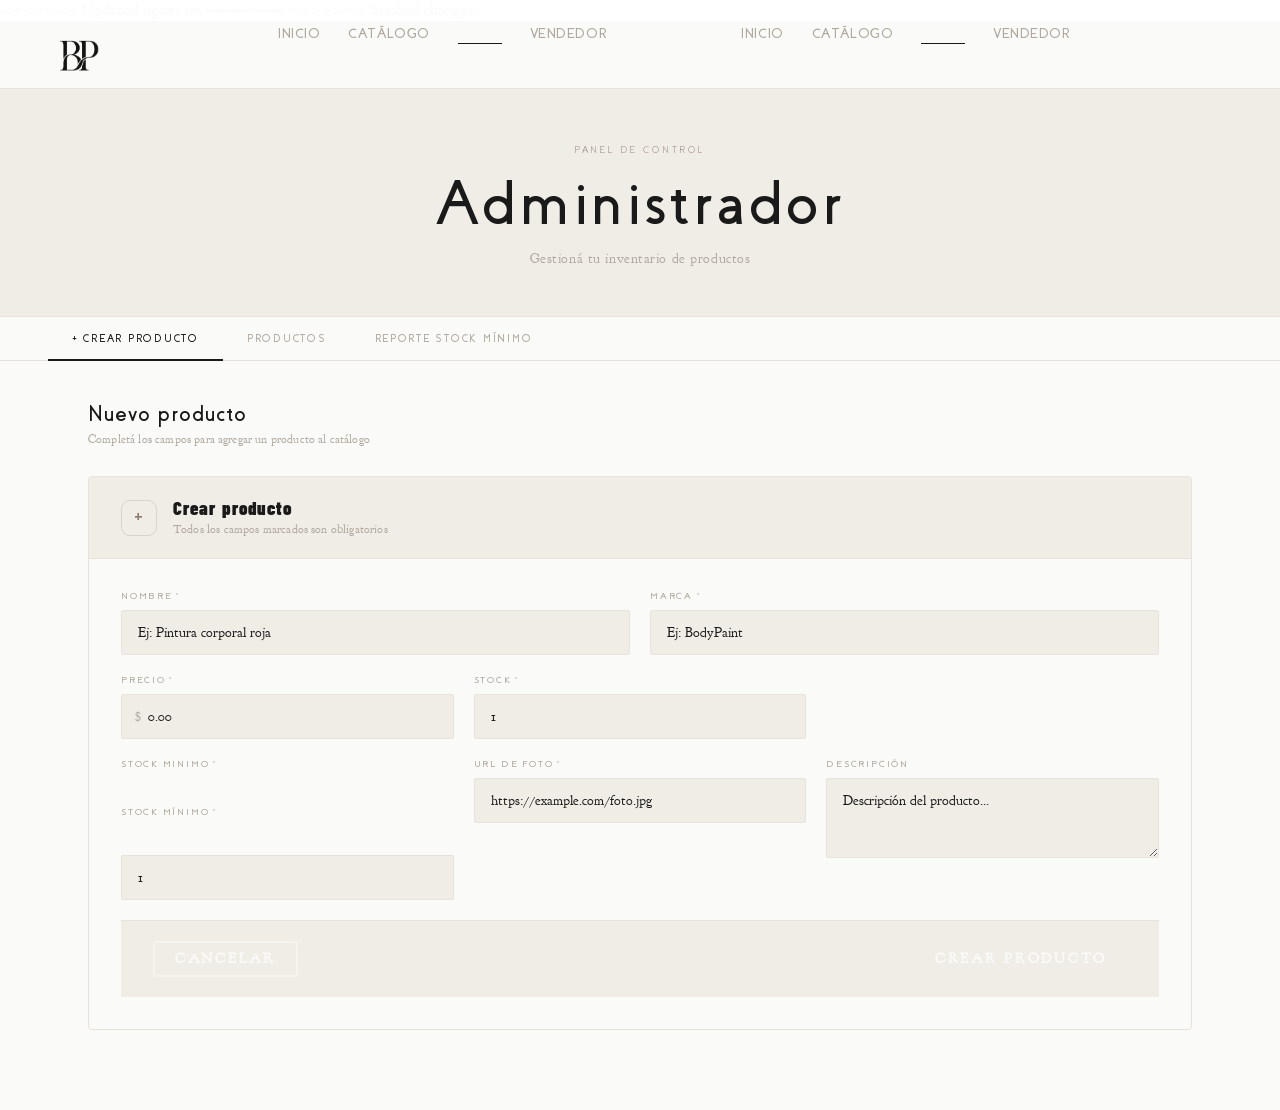
==== commit c574ae1c: "Actualizacion del Frontend" ====
--- a/frontend/pages/Admin.html
+++ b/frontend/pages/Admin.html
@@ -3,9 +3,20 @@
 <head>
   <meta charset="UTF-8" />
   <meta name="viewport" content="width=device-width, initial-scale=1.0" />
+<<<<<<< Updated upstream
+  <title>BodyPaint - Admin</title>
+  <link rel="preconnect" href="https://fonts.googleapis.com" />
+  <link
+    href="https://fonts.googleapis.com/css2?family=Barlow:wght@300;400;600;700&family=Barlow+Condensed:wght@700;900&display=swap"
+    rel="stylesheet"
+  />
+  <link rel="stylesheet" href="../css/CreateAdminProduct.css" />
+  <script src="../js/ApiAdmin.js" defer></script>
+=======
   <title>BodyPaint — Admin</title>
   <link rel="stylesheet" href="/frontend/css/CreateAdminProduct.css" />
   <script src="/frontend/js/ApiAdmin.js" defer></script>
+>>>>>>> Stashed changes
 </head>
 <body>
 
@@ -14,8 +25,17 @@
       <img class="nav-logo-img" src="[data-uri]" alt="BodyPaint" />
     </a>
     <ul class="nav-links">
+<<<<<<< Updated upstream
+      <li><a href="#">Inicio</a></li>
+      <li><a href="CatalogoCliente.html">Cat&aacute;logo</a></li>
+      <li><a href="#" class="active">Admin</a></li>
+      <li><a href="VendedorPedidos.html">Vendedor</a></li>
+=======
       <li><a href="/frontend/index.html" >Inicio</a></li>
+      <li><a href="/frontend/pages/CatalogoCliente.html" >Catálogo</a></li>
       <li><a href="/frontend/pages/Admin.html" class="active">Admin</a></li>
+      <li><a href="/frontend/pages/VendedorPedidos.html" >Vendedor</a></li>
+>>>>>>> Stashed changes
     </ul>
     <div class="nav-actions">
       <button class="btn-outline" id="btn-cerrar-sesion" type="button" style="display:none">Cerrar sesión</button>
@@ -79,8 +99,14 @@
                 <label class="form-label" for="stock">Stock *</label>
                 <input class="form-input" type="number" id="stock" placeholder="1" min="1" required />
               </div>
+<<<<<<< Updated upstream
+            
+              <div class="form-group">
+                <label class="form-label" for="stock_min">Stock minimo *</label>
+=======
               <div class="form-group">
                 <label class="form-label" for="stock_min">Stock mínimo *</label>
+>>>>>>> Stashed changes
                 <input class="form-input" type="number" id="stock_min" placeholder="1" min="1" required />
               </div>
             </div>
@@ -124,7 +150,13 @@
               </tr>
             </thead>
             <tbody id="products-tbody">
+<<<<<<< Updated upstream
+              <tr class="empty-row">
+                <td colspan="6">No hay productos cargados a&uacute;n.</td>
+              </tr>
+=======
               <tr class="empty-row"><td colspan="6">No hay productos cargados aún.</td></tr>
+>>>>>>> Stashed changes
             </tbody>
           </table>
         </div>
--- a/frontend/css/CreateAdminProduct.css
+++ b/frontend/css/CreateAdminProduct.css
@@ -1,18 +1,114 @@
 /* CreateAdminProduct.css — BodyPaint Luxury Theme */
 @import url('/frontend/css/bp-theme.css');
 
+<<<<<<< Updated upstream
+    *, *::before, *::after { box-sizing: border-box; margin: 0; padding: 0; }
+    html { scroll-behavior: smooth; }
+    body {
+      font-family: var(--font-body, 'Barlow', sans-serif);
+      background: var(--navy);
+      color: var(--white);
+      min-height: 100vh;
+    }
+=======
 /* ─── TABS ─── */
 .tabs-section {
   background: var(--white);
   border-bottom: 1px solid var(--border2);
   padding: 0 48px;
 }
+>>>>>>> Stashed changes
 
 .tabs {
   display: flex;
   gap: 0;
 }
 
+<<<<<<< Updated upstream
+    /* ─── NAVBAR ─── */
+    .navbar {
+      position: sticky; top: 0; z-index: 100;
+      background: var(--navy);
+      border-bottom: 1px solid var(--border);
+      display: flex; align-items: center; gap: 40px;
+      padding: 0 40px; height: 64px;
+    }
+    .nav-logo {
+      font-family: var(--font-head, 'Barlow Condensed', sans-serif); font-size: 1.6rem; font-weight: 900;
+      letter-spacing: 0.5px; color: var(--white); text-decoration: none; flex-shrink: 0;
+    }
+    .nav-logo span { color: var(--cyan); }
+    .nav-links { display: flex; list-style: none; gap: 28px; flex: 1; }
+    .nav-links a {
+      text-decoration: none; font-size: .88rem; font-weight: 600;
+      letter-spacing: .04em; color: var(--muted); transition: color .2s;
+    }
+    .nav-links a:hover, .nav-links a.active { color: var(--white); }
+    .nav-actions { display: flex; gap: 10px; margin-left: auto; }
+
+    /* ─── BUTTONS ─── */
+    .btn-solid {
+      background: var(--teal); color: var(--white); border: none;
+      font-family: var(--font-body, 'Barlow', sans-serif); font-size: .85rem; font-weight: 700;
+      padding: 9px 20px; border-radius: var(--radius); cursor: pointer;
+      transition: background .2s, transform .15s;
+    }
+    .btn-solid:hover { background: var(--cyan); transform: scale(1.03); }
+    .btn-outline {
+      background: transparent; color: var(--white);
+      border: 2px solid rgba(255,255,255,.35);
+      font-family: var(--font-body, 'Barlow', sans-serif); font-size: .85rem; font-weight: 700;
+      padding: 7px 20px; border-radius: var(--radius); cursor: pointer;
+      transition: border-color .2s, color .2s, transform .15s;
+    }
+    .btn-outline:hover { border-color: var(--cyan); color: var(--cyan); transform: scale(1.03); }
+    .hamburger {
+      display: none; flex-direction: column; gap: 5px;
+      background: none; border: none; cursor: pointer; padding: 4px; margin-left: auto;
+    }
+    .hamburger span { display: block; width: 22px; height: 2px; background: var(--white); border-radius: 2px; transition: .3s; }
+
+    /* ─── HERO ─── */
+    .hero {
+      position: relative; height: 260px;
+      background: url('https://images.unsplash.com/photo-1589939705384-5185137a7f0f?w=1400&q=80') center / cover no-repeat;
+      display: flex; align-items: center; justify-content: center;
+      text-align: center; overflow: hidden;
+    }
+    .hero-overlay {
+      position: absolute; inset: 0;
+      background: linear-gradient(160deg, rgba(10,20,32,.88) 0%, rgba(15,25,35,.72) 100%);
+    }
+    .hero-content { position: relative; z-index: 1; }
+    .hero-eyebrow {
+      font-size: .78rem; font-weight: 700; letter-spacing: .18em;
+      text-transform: uppercase; color: var(--cyan); margin-bottom: 12px;
+    }
+    .hero-title {
+      font-family: var(--font-head, 'Barlow Condensed', sans-serif); font-size: clamp(2.2rem, 5vw, 3.6rem);
+      font-weight: 900; line-height: 1; letter-spacing: -0.5px; margin-bottom: 14px;
+      animation: fadeUp .6s ease both;
+    }
+    .hero-sub { font-size: .95rem; color: rgba(244,246,248,.7); animation: fadeUp .6s .1s ease both; }
+
+    /* ─── TABS BAR ─── */
+    .tabs-section {
+      background: var(--navy2);
+      border-bottom: 1px solid var(--border);
+      padding: 0 40px;
+    }
+    .tabs {
+      display: flex; gap: 0; max-width: 1280px; margin: 0 auto;
+    }
+    .tab-btn {
+      background: none; border: none; border-bottom: 3px solid transparent;
+      color: var(--muted); font-family: var(--font-body, 'Barlow', sans-serif); font-size: .88rem;
+      font-weight: 600; letter-spacing: .04em; padding: 18px 24px 15px;
+      cursor: pointer; transition: color .2s, border-color .2s; white-space: nowrap;
+    }
+    .tab-btn:hover { color: var(--white); }
+    .tab-btn.active { color: var(--cyan); border-bottom-color: var(--cyan); }
+=======
 .tab-btn {
   background: none;
   border: none;
@@ -37,6 +133,7 @@
 
 .tab-panel { display: none; }
 .tab-panel.active { display: block; animation: fadeUp 0.3s ease; }
+>>>>>>> Stashed changes
 
 .section-header {
   display: flex;
@@ -54,12 +151,24 @@
   letter-spacing: 0.04em;
 }
 
+<<<<<<< Updated upstream
+    /* ─── SECTION HEADER ─── */
+    .section-header {
+      display: flex; align-items: center; justify-content: space-between;
+      margin-bottom: 28px; flex-wrap: wrap; gap: 12px;
+    }
+    .section-title {
+      font-family: var(--font-head, 'Barlow Condensed', sans-serif); font-size: 1.5rem; font-weight: 900;
+    }
+    .section-sub { color: var(--muted); font-size: .85rem; margin-top: 3px; }
+=======
 .section-sub {
   font-size: 0.78rem;
   color: var(--muted);
   font-weight: 300;
   margin-top: 4px;
 }
+>>>>>>> Stashed changes
 
 /* ─── PRODUCTS TABLE ─── */
 .products-table-wrap {
@@ -68,11 +177,30 @@
   border-radius: var(--radius);
 }
 
+<<<<<<< Updated upstream
+    .form-card-header {
+      background: var(--navy3);
+      border-bottom: 1px solid var(--border);
+      padding: 18px 28px;
+      display: flex; align-items: center; gap: 14px;
+    }
+    .form-card-icon {
+      width: 36px; height: 36px; border-radius: 9px;
+      background: var(--teal);
+      display: flex; align-items: center; justify-content: center;
+      font-size: 1.2rem; font-weight: 900; flex-shrink: 0;
+    }
+    .form-card-title {
+      font-family: var(--font-head, 'Barlow Condensed', sans-serif); font-size: 1.15rem; font-weight: 900;
+    }
+    .form-card-sub { font-size: .78rem; color: var(--muted); margin-top: 2px; }
+=======
 .products-table {
   width: 100%;
   border-collapse: collapse;
   font-size: 0.82rem;
 }
+>>>>>>> Stashed changes
 
 .products-table thead {
   background: var(--cream);
@@ -99,6 +227,20 @@
 .products-table tbody tr:last-child td { border-bottom: none; }
 .products-table tbody tr:hover { background: var(--cream); }
 
+<<<<<<< Updated upstream
+    .form-input, .form-select, .form-textarea {
+      background: var(--navy3); border: 1px solid var(--border); color: var(--white);
+      font-family: var(--font-body, 'Barlow', sans-serif); font-size: .9rem;
+      padding: 10px 14px; border-radius: var(--radius); outline: none;
+      transition: border-color .2s, box-shadow .2s; width: 100%;
+    }
+    .form-input::placeholder, .form-textarea::placeholder { color: var(--dim); }
+    .form-input:focus, .form-select:focus, .form-textarea:focus {
+      border-color: var(--cyan); box-shadow: 0 0 0 3px rgba(56,182,204,.12);
+    }
+    .form-select { appearance: none; cursor: pointer; }
+    .form-select option { background: var(--navy2); }
+=======
 .empty-row td {
   text-align: center;
   color: var(--light);
@@ -107,6 +249,7 @@
   font-family: var(--font-display);
   font-size: 0.9rem;
 }
+>>>>>>> Stashed changes
 
 /* ─── STOCK STATES ─── */
 .stock-minimo-row { background: rgba(180,60,60,0.04); }
@@ -159,6 +302,104 @@
 .tab-panel { display: none; }
 .tab-panel.active { display: block; animation: fadeUp 0.3s ease; }
 
+<<<<<<< Updated upstream
+    /* ─── TOAST ─── */
+    .toast {
+      position: fixed; bottom: 28px; right: 28px; z-index: 999;
+      background: var(--teal); color: var(--white);
+      font-family: var(--font-body, 'Barlow', sans-serif); font-size: .88rem; font-weight: 600;
+      padding: 13px 22px; border-radius: 10px;
+      box-shadow: 0 8px 30px rgba(0,0,0,.4);
+      transform: translateY(20px); opacity: 0;
+      transition: opacity .3s, transform .3s;
+      pointer-events: none;
+    }
+    .toast.show { opacity: 1; transform: translateY(0); }
+
+    /* ─── PRODUCT LIST TABLE (pestaña Productos) ─── */
+    .products-table-wrap {
+      background: var(--navy2); border: 1px solid var(--border);
+      border-radius: 14px; overflow: hidden;
+      animation: fadeUp .4s ease both;
+    }
+    .products-table {
+      width: 100%; border-collapse: collapse;
+    }
+    .products-table thead {
+      background: var(--navy3);
+    }
+    .products-table th {
+      font-size: .72rem; font-weight: 700; letter-spacing: .1em;
+      text-transform: uppercase; color: var(--muted);
+      padding: 14px 18px; text-align: left; border-bottom: 1px solid var(--border);
+    }
+    .products-table td {
+      padding: 14px 18px; font-size: .88rem; border-bottom: 1px solid var(--border);
+      vertical-align: middle;
+    }
+    .products-table tr:last-child td { border-bottom: none; }
+    .products-table tr:hover td { background: rgba(56,182,204,.04); }
+    .products-table .cat-chip {
+      background: rgba(42,127,143,.2); color: var(--cyan);
+      font-size: .7rem; font-weight: 700; letter-spacing: .08em;
+      text-transform: uppercase; padding: 3px 9px; border-radius: 100px;
+    }
+    .products-table .price-col {
+      font-family: var(--font-head, 'Barlow Condensed', sans-serif); font-weight: 900; color: var(--white);
+    }
+    .products-table .empty-row td {
+      text-align: center; color: var(--muted); padding: 48px 20px; font-size: .9rem;
+    }
+
+    /* ─── ANIMATIONS ─── */
+    @keyframes fadeUp {
+      from { opacity: 0; transform: translateY(18px); }
+      to   { opacity: 1; transform: translateY(0);    }
+    }
+
+    /* ─── RESPONSIVE ─── */
+    @media (max-width: 768px) {
+      .navbar { padding: 0 20px; gap: 16px; }
+      .nav-links, .nav-actions { display: none; }
+      .hamburger { display: flex; }
+      .hero { height: 200px; }
+      .container { padding: 0 16px; }
+      .tabs-section { padding: 0 16px; }
+      .tabs { overflow-x: auto; }
+      .tab-btn { padding: 16px 16px 13px; font-size: .82rem; }
+      .form-row, .form-row--3 { grid-template-columns: 1fr; }
+      .form-group--span2, .form-group--span3 { grid-column: span 1; }
+      .form-card-body { padding: 20px; }
+      .form-card-footer { flex-direction: column; }
+      .form-card-footer .btn-solid,
+      .form-card-footer .btn-outline { width: 100%; text-align: center; justify-content: center; }
+      .products-table th:nth-child(3),
+      .products-table td:nth-child(3) { display: none; }
+    }
+    .stock-minimo-row td {
+    background: rgba(255, 193, 7, 0.08);
+    }
+
+    .stock-alerta {
+      display: inline-block;
+      padding: 5px 9px;
+      border-radius: 999px;
+      background: rgba(255, 193, 7, 0.16);
+      border: 1px solid rgba(255, 193, 7, 0.35);
+      font-size: 0.78rem;
+      font-weight: 700;
+    }
+
+    .stock-normal {
+      display: inline-block;
+      padding: 5px 9px;
+      border-radius: 999px;
+      background: rgba(42, 127, 143, 0.18);
+      border: 1px solid rgba(56, 182, 204, 0.25);
+      font-size: 0.78rem;
+      font-weight: 700;
+    }
+=======
 /* ─── TABLE ─── */
 .products-table-wrap {
   overflow-x: auto; border: 1px solid var(--border2);
@@ -186,3 +427,4 @@
 @media (max-width: 768px) {
   .tabs-section { padding: 0 20px; }
 }
+>>>>>>> Stashed changes
--- a/frontend/css/CreateAdminProduct.css
+++ b/frontend/css/CreateAdminProduct.css
@@ -1,18 +1,114 @@
 /* CreateAdminProduct.css — BodyPaint Luxury Theme */
 @import url('/frontend/css/bp-theme.css');
 
+<<<<<<< Updated upstream
+    *, *::before, *::after { box-sizing: border-box; margin: 0; padding: 0; }
+    html { scroll-behavior: smooth; }
+    body {
+      font-family: var(--font-body, 'Barlow', sans-serif);
+      background: var(--navy);
+      color: var(--white);
+      min-height: 100vh;
+    }
+=======
 /* ─── TABS ─── */
 .tabs-section {
   background: var(--white);
   border-bottom: 1px solid var(--border2);
   padding: 0 48px;
 }
+>>>>>>> Stashed changes
 
 .tabs {
   display: flex;
   gap: 0;
 }
 
+<<<<<<< Updated upstream
+    /* ─── NAVBAR ─── */
+    .navbar {
+      position: sticky; top: 0; z-index: 100;
+      background: var(--navy);
+      border-bottom: 1px solid var(--border);
+      display: flex; align-items: center; gap: 40px;
+      padding: 0 40px; height: 64px;
+    }
+    .nav-logo {
+      font-family: var(--font-head, 'Barlow Condensed', sans-serif); font-size: 1.6rem; font-weight: 900;
+      letter-spacing: 0.5px; color: var(--white); text-decoration: none; flex-shrink: 0;
+    }
+    .nav-logo span { color: var(--cyan); }
+    .nav-links { display: flex; list-style: none; gap: 28px; flex: 1; }
+    .nav-links a {
+      text-decoration: none; font-size: .88rem; font-weight: 600;
+      letter-spacing: .04em; color: var(--muted); transition: color .2s;
+    }
+    .nav-links a:hover, .nav-links a.active { color: var(--white); }
+    .nav-actions { display: flex; gap: 10px; margin-left: auto; }
+
+    /* ─── BUTTONS ─── */
+    .btn-solid {
+      background: var(--teal); color: var(--white); border: none;
+      font-family: var(--font-body, 'Barlow', sans-serif); font-size: .85rem; font-weight: 700;
+      padding: 9px 20px; border-radius: var(--radius); cursor: pointer;
+      transition: background .2s, transform .15s;
+    }
+    .btn-solid:hover { background: var(--cyan); transform: scale(1.03); }
+    .btn-outline {
+      background: transparent; color: var(--white);
+      border: 2px solid rgba(255,255,255,.35);
+      font-family: var(--font-body, 'Barlow', sans-serif); font-size: .85rem; font-weight: 700;
+      padding: 7px 20px; border-radius: var(--radius); cursor: pointer;
+      transition: border-color .2s, color .2s, transform .15s;
+    }
+    .btn-outline:hover { border-color: var(--cyan); color: var(--cyan); transform: scale(1.03); }
+    .hamburger {
+      display: none; flex-direction: column; gap: 5px;
+      background: none; border: none; cursor: pointer; padding: 4px; margin-left: auto;
+    }
+    .hamburger span { display: block; width: 22px; height: 2px; background: var(--white); border-radius: 2px; transition: .3s; }
+
+    /* ─── HERO ─── */
+    .hero {
+      position: relative; height: 260px;
+      background: url('https://images.unsplash.com/photo-1589939705384-5185137a7f0f?w=1400&q=80') center / cover no-repeat;
+      display: flex; align-items: center; justify-content: center;
+      text-align: center; overflow: hidden;
+    }
+    .hero-overlay {
+      position: absolute; inset: 0;
+      background: linear-gradient(160deg, rgba(10,20,32,.88) 0%, rgba(15,25,35,.72) 100%);
+    }
+    .hero-content { position: relative; z-index: 1; }
+    .hero-eyebrow {
+      font-size: .78rem; font-weight: 700; letter-spacing: .18em;
+      text-transform: uppercase; color: var(--cyan); margin-bottom: 12px;
+    }
+    .hero-title {
+      font-family: var(--font-head, 'Barlow Condensed', sans-serif); font-size: clamp(2.2rem, 5vw, 3.6rem);
+      font-weight: 900; line-height: 1; letter-spacing: -0.5px; margin-bottom: 14px;
+      animation: fadeUp .6s ease both;
+    }
+    .hero-sub { font-size: .95rem; color: rgba(244,246,248,.7); animation: fadeUp .6s .1s ease both; }
+
+    /* ─── TABS BAR ─── */
+    .tabs-section {
+      background: var(--navy2);
+      border-bottom: 1px solid var(--border);
+      padding: 0 40px;
+    }
+    .tabs {
+      display: flex; gap: 0; max-width: 1280px; margin: 0 auto;
+    }
+    .tab-btn {
+      background: none; border: none; border-bottom: 3px solid transparent;
+      color: var(--muted); font-family: var(--font-body, 'Barlow', sans-serif); font-size: .88rem;
+      font-weight: 600; letter-spacing: .04em; padding: 18px 24px 15px;
+      cursor: pointer; transition: color .2s, border-color .2s; white-space: nowrap;
+    }
+    .tab-btn:hover { color: var(--white); }
+    .tab-btn.active { color: var(--cyan); border-bottom-color: var(--cyan); }
+=======
 .tab-btn {
   background: none;
   border: none;
@@ -37,6 +133,7 @@
 
 .tab-panel { display: none; }
 .tab-panel.active { display: block; animation: fadeUp 0.3s ease; }
+>>>>>>> Stashed changes
 
 .section-header {
   display: flex;
@@ -54,12 +151,24 @@
   letter-spacing: 0.04em;
 }
 
+<<<<<<< Updated upstream
+    /* ─── SECTION HEADER ─── */
+    .section-header {
+      display: flex; align-items: center; justify-content: space-between;
+      margin-bottom: 28px; flex-wrap: wrap; gap: 12px;
+    }
+    .section-title {
+      font-family: var(--font-head, 'Barlow Condensed', sans-serif); font-size: 1.5rem; font-weight: 900;
+    }
+    .section-sub { color: var(--muted); font-size: .85rem; margin-top: 3px; }
+=======
 .section-sub {
   font-size: 0.78rem;
   color: var(--muted);
   font-weight: 300;
   margin-top: 4px;
 }
+>>>>>>> Stashed changes
 
 /* ─── PRODUCTS TABLE ─── */
 .products-table-wrap {
@@ -68,11 +177,30 @@
   border-radius: var(--radius);
 }
 
+<<<<<<< Updated upstream
+    .form-card-header {
+      background: var(--navy3);
+      border-bottom: 1px solid var(--border);
+      padding: 18px 28px;
+      display: flex; align-items: center; gap: 14px;
+    }
+    .form-card-icon {
+      width: 36px; height: 36px; border-radius: 9px;
+      background: var(--teal);
+      display: flex; align-items: center; justify-content: center;
+      font-size: 1.2rem; font-weight: 900; flex-shrink: 0;
+    }
+    .form-card-title {
+      font-family: var(--font-head, 'Barlow Condensed', sans-serif); font-size: 1.15rem; font-weight: 900;
+    }
+    .form-card-sub { font-size: .78rem; color: var(--muted); margin-top: 2px; }
+=======
 .products-table {
   width: 100%;
   border-collapse: collapse;
   font-size: 0.82rem;
 }
+>>>>>>> Stashed changes
 
 .products-table thead {
   background: var(--cream);
@@ -99,6 +227,20 @@
 .products-table tbody tr:last-child td { border-bottom: none; }
 .products-table tbody tr:hover { background: var(--cream); }
 
+<<<<<<< Updated upstream
+    .form-input, .form-select, .form-textarea {
+      background: var(--navy3); border: 1px solid var(--border); color: var(--white);
+      font-family: var(--font-body, 'Barlow', sans-serif); font-size: .9rem;
+      padding: 10px 14px; border-radius: var(--radius); outline: none;
+      transition: border-color .2s, box-shadow .2s; width: 100%;
+    }
+    .form-input::placeholder, .form-textarea::placeholder { color: var(--dim); }
+    .form-input:focus, .form-select:focus, .form-textarea:focus {
+      border-color: var(--cyan); box-shadow: 0 0 0 3px rgba(56,182,204,.12);
+    }
+    .form-select { appearance: none; cursor: pointer; }
+    .form-select option { background: var(--navy2); }
+=======
 .empty-row td {
   text-align: center;
   color: var(--light);
@@ -107,6 +249,7 @@
   font-family: var(--font-display);
   font-size: 0.9rem;
 }
+>>>>>>> Stashed changes
 
 /* ─── STOCK STATES ─── */
 .stock-minimo-row { background: rgba(180,60,60,0.04); }
@@ -159,6 +302,104 @@
 .tab-panel { display: none; }
 .tab-panel.active { display: block; animation: fadeUp 0.3s ease; }
 
+<<<<<<< Updated upstream
+    /* ─── TOAST ─── */
+    .toast {
+      position: fixed; bottom: 28px; right: 28px; z-index: 999;
+      background: var(--teal); color: var(--white);
+      font-family: var(--font-body, 'Barlow', sans-serif); font-size: .88rem; font-weight: 600;
+      padding: 13px 22px; border-radius: 10px;
+      box-shadow: 0 8px 30px rgba(0,0,0,.4);
+      transform: translateY(20px); opacity: 0;
+      transition: opacity .3s, transform .3s;
+      pointer-events: none;
+    }
+    .toast.show { opacity: 1; transform: translateY(0); }
+
+    /* ─── PRODUCT LIST TABLE (pestaña Productos) ─── */
+    .products-table-wrap {
+      background: var(--navy2); border: 1px solid var(--border);
+      border-radius: 14px; overflow: hidden;
+      animation: fadeUp .4s ease both;
+    }
+    .products-table {
+      width: 100%; border-collapse: collapse;
+    }
+    .products-table thead {
+      background: var(--navy3);
+    }
+    .products-table th {
+      font-size: .72rem; font-weight: 700; letter-spacing: .1em;
+      text-transform: uppercase; color: var(--muted);
+      padding: 14px 18px; text-align: left; border-bottom: 1px solid var(--border);
+    }
+    .products-table td {
+      padding: 14px 18px; font-size: .88rem; border-bottom: 1px solid var(--border);
+      vertical-align: middle;
+    }
+    .products-table tr:last-child td { border-bottom: none; }
+    .products-table tr:hover td { background: rgba(56,182,204,.04); }
+    .products-table .cat-chip {
+      background: rgba(42,127,143,.2); color: var(--cyan);
+      font-size: .7rem; font-weight: 700; letter-spacing: .08em;
+      text-transform: uppercase; padding: 3px 9px; border-radius: 100px;
+    }
+    .products-table .price-col {
+      font-family: var(--font-head, 'Barlow Condensed', sans-serif); font-weight: 900; color: var(--white);
+    }
+    .products-table .empty-row td {
+      text-align: center; color: var(--muted); padding: 48px 20px; font-size: .9rem;
+    }
+
+    /* ─── ANIMATIONS ─── */
+    @keyframes fadeUp {
+      from { opacity: 0; transform: translateY(18px); }
+      to   { opacity: 1; transform: translateY(0);    }
+    }
+
+    /* ─── RESPONSIVE ─── */
+    @media (max-width: 768px) {
+      .navbar { padding: 0 20px; gap: 16px; }
+      .nav-links, .nav-actions { display: none; }
+      .hamburger { display: flex; }
+      .hero { height: 200px; }
+      .container { padding: 0 16px; }
+      .tabs-section { padding: 0 16px; }
+      .tabs { overflow-x: auto; }
+      .tab-btn { padding: 16px 16px 13px; font-size: .82rem; }
+      .form-row, .form-row--3 { grid-template-columns: 1fr; }
+      .form-group--span2, .form-group--span3 { grid-column: span 1; }
+      .form-card-body { padding: 20px; }
+      .form-card-footer { flex-direction: column; }
+      .form-card-footer .btn-solid,
+      .form-card-footer .btn-outline { width: 100%; text-align: center; justify-content: center; }
+      .products-table th:nth-child(3),
+      .products-table td:nth-child(3) { display: none; }
+    }
+    .stock-minimo-row td {
+    background: rgba(255, 193, 7, 0.08);
+    }
+
+    .stock-alerta {
+      display: inline-block;
+      padding: 5px 9px;
+      border-radius: 999px;
+      background: rgba(255, 193, 7, 0.16);
+      border: 1px solid rgba(255, 193, 7, 0.35);
+      font-size: 0.78rem;
+      font-weight: 700;
+    }
+
+    .stock-normal {
+      display: inline-block;
+      padding: 5px 9px;
+      border-radius: 999px;
+      background: rgba(42, 127, 143, 0.18);
+      border: 1px solid rgba(56, 182, 204, 0.25);
+      font-size: 0.78rem;
+      font-weight: 700;
+    }
+=======
 /* ─── TABLE ─── */
 .products-table-wrap {
   overflow-x: auto; border: 1px solid var(--border2);
@@ -186,3 +427,4 @@
 @media (max-width: 768px) {
   .tabs-section { padding: 0 20px; }
 }
+>>>>>>> Stashed changes
